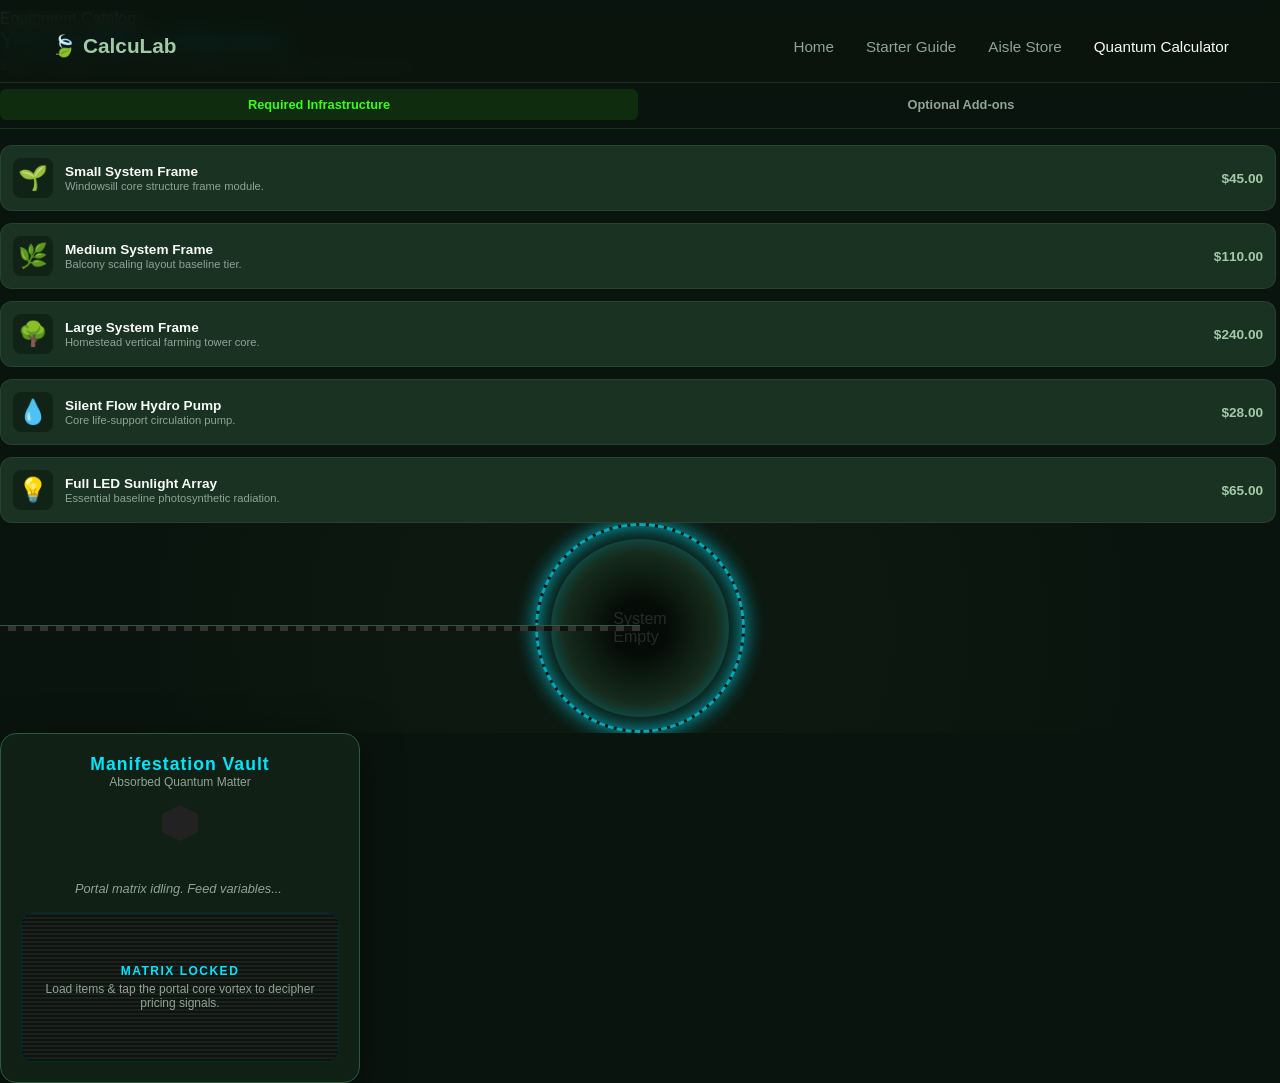
==== calcu.html @ f8787529 "feat: implement interactive quantum calculator and system configurator portal" ====
<!DOCTYPE html>
<html lang="en">
<head>
    <meta charset="UTF-8">
    <meta name="viewport" content="width=device-width, initial-scale=1.0">
    <title>CalcuLab | The Ecosystem Portal</title>
<link rel="stylesheet" href="style.css">
</head>
<body>

<div id="blindingFlash"></div>

<header>
    <a href="index.html" class="logo">🍃 CalcuLab</a>
    <nav>
        <a href="index.html">Home</a>
        <a href="guide.html">Starter Guide</a> 
        <a href="store.html">Aisle Store</a>
        <a href="calcu.html" class="active">Quantum Calculator</a>
    </nav>
</header>

<main>
    <div class="panel-header">Equipment Catalog</div>
        <div class="armory-header">
            <h1 class="panel-header" style="color: var(--portal-blue);">Your System Configuration</h1>
            <p>Select components and route them down the tracking conveyor line array.</p>
        </div>
        
        <div class="armory-tabs">
            <button class="tab-btn active" onclick="switchArmoryTab(event, 'imp')">Required Infrastructure</button>
            <button class="tab-btn" onclick="switchArmoryTab(event, 'opt')">Optional Add-ons</button>
        </div>

        <div class="tab-content active" id="tabContent-imp">
            </div>

        <div class="tab-content" id="tabContent-opt">
            </div>
    </div>

    <div class="adventure-zone">
        <div class="conveyor-belt"></div>
        <div class="traveling-capsule" id="travelingCapsule">🌱</div>

        <div class="portal-wrapper" id="portalTriggerBtn" onclick="startPortalOverloadSequence()">
            <div class="portal-ring"></div>
            <div class="portal-vortex"></div>
            <div id="portalStatusLabel" class="portal-status-label">System<br>Empty</div>
        </div>
    </div>

    <div class="manifestation-vault">
        <div>
            <div class="vault-title">
                <h2>Manifestation Vault</h2>
                <p style="font-size: 0.75rem; color: var(--text-muted);">Absorbed Quantum Matter</p>
            </div>
            <div class="crystal-energy uncharged" id="crystalEnergy"></div>
            
            <div class="matrix-split-streams" id="matrixSplitStreams">
                </div>
        </div>

        <div class="portal-output-terminal">
            <div class="price-shield-shroud" id="priceShieldShroud">
                <div class="shield-status-text" id="shieldStatusText">Matrix Locked</div>
                <p style="font-size: 0.75rem; color: var(--text-muted);">Load items & tap the portal core vortex to decipher pricing signals.</p>
            </div>

            <div class="terminal-row">
                <span>Absorbed Nodes</span>
                <span id="nodeCount">0 Units</span>
            </div>
            <div class="terminal-row highlight-monthly">
                <span>Est. Running Cost</span>
                <span id="outputMonthly">$0.00 / mo</span>
            </div>
            <div class="terminal-row total-setup">
                <span>Total Setup Price</span>
                <span id="outputTotal">$0.00</span>
            </div>
            <button class="clear-btn" onclick="purgePortal()">Purge Matrix</button>
        </div>
    </div>
</main>

<script>
    const catalogItems = [
        { id: 'sm_system', type: 'imp', name: 'Small System Frame', price: 45.00, monthly: 3.50, icon: '🌱', desc: 'Windowsill core structure frame module.' },
        { id: 'md_system', type: 'imp', name: 'Medium System Frame', price: 110.00, monthly: 7.00, icon: '🌿', desc: 'Balcony scaling layout baseline tier.' },
        { id: 'lg_system', type: 'imp', name: 'Large System Frame', price: 240.00, monthly: 14.50, icon: '🌳', desc: 'Homestead vertical farming tower core.' },
        { id: 'pump', type: 'imp', name: 'Silent Flow Hydro Pump', price: 28.00, monthly: 1.80, icon: '💧', desc: 'Core life-support circulation pump.' },
        { id: 'lights', type: 'imp', name: 'Full LED Sunlight Array', price: 65.00, monthly: 5.20, icon: '💡', desc: 'Essential baseline photosynthetic radiation.' },
        
        { id: 'ph_kit', type: 'opt', name: 'Precision pH Balance Drops', price: 18.50, monthly: 0.00, icon: '🧪', desc: 'Optional diagnostic balance test fluid.' },
        { id: 'nutrients', type: 'opt', name: 'Organic Trace Minerals', price: 22.00, monthly: 12.00, icon: '🧪', desc: 'Optional optimization metabolic catalyst.' }
    ];

    let portalActiveInventory = [];
    let isDataDeciphered = false; 
    let isOverloading = false;

    // Tab switcher
    window.switchArmoryTab = function(type) {
        document.querySelectorAll('.tab-btn').forEach(b => b.classList.remove('active'));
        document.querySelectorAll('.tab-content').forEach(c => c.classList.remove('active'));
        event.currentTarget.classList.add('active');
        document.getElementById(`tabContent-${type}`).classList.add('active');
    };

    // Render Armory lists
    const impContainer = document.getElementById('tabContent-imp');
    const optContainer = document.getElementById('tabContent-opt');

    function renderSelectionPanels() {
        impContainer.innerHTML = catalogItems.filter(i => i.type === 'imp').map(module => generateNodeHTML(module)).join('');
        optContainer.innerHTML = catalogItems.filter(i => i.type === 'opt').map(module => generateNodeHTML(module)).join('');
    }

    function generateNodeHTML(module) {
        return `
            <div class="item-node" onclick="transmitItemToPortal('${module.id}')">
                <div class="node-icon">${module.icon}</div>
                <div class="node-details">
                    <h3>${module.name}</h3>
                    <p>${module.desc}</p>
                </div>
                <div class="node-price">$${module.price.toFixed(2)}</div>
            </div>
        `;
    }

    // Conveyor Transit Transmission
    window.transmitItemToPortal = function(id) {
        if (isOverloading) return;

        const itemObj = catalogItems.find(m => m.id === id);
        if (!itemObj) return;

        if (isDataDeciphered) {
            lockDataShields();
        }

        const capsule = document.getElementById('travelingCapsule');
        capsule.textContent = itemObj.icon;
        
        capsule.style.animation = 'none';
        capsule.offsetHeight; 
        capsule.style.animation = 'customTransmit 0.9s cubic-bezier(0.55, 0.055, 0.675, 0.19) forwards';

        setTimeout(() => {
            portalActiveInventory.push(itemObj);
            updateInventoryListsOnly();
            
            const portalBtn = document.getElementById('portalTriggerBtn');
            portalBtn.classList.remove('fused-locked');
            portalBtn.classList.add('ready-to-fuse');
            
            document.getElementById('portalStatusLabel').innerHTML = "READY TO<br>FUSE";
            document.getElementById('shieldStatusText').textContent = "Signal Primed";
        }, 900);
    };

    function updateInventoryListsOnly() {
        const streamContainer = document.getElementById('matrixSplitStreams');
        const nodeCount = document.getElementById('nodeCount');

        nodeCount.textContent = `${portalActiveInventory.length} Unit${portalActiveInventory.length !== 1 ? 's' : ''}`;

        if(portalActiveInventory.length === 0) {
            streamContainer.innerHTML = `<p style="font-size:0.8rem; color:var(--text-muted); text-align:center; padding-top:2rem; font-style:italic;">Portal matrix idling. Feed variables...</p>`;
            return;
        }

        const impItems = portalActiveInventory.filter(i => i.type === 'imp');
        const optItems = portalActiveInventory.filter(i => i.type === 'opt');

        let outputHTML = '';
        if (impItems.length > 0) {
            outputHTML += `<div class="stream-section-title imp">Core Materials (${impItems.length})</div>`;
            outputHTML += impItems.map(item => generateStreamNodeHTML(item)).join('');
        }
        if (optItems.length > 0) {
            outputHTML += `<div class="stream-section-title opt" style="margin-top: 0.75rem;">Optional Modules (${optItems.length})</div>`;
            outputHTML += optItems.map(item => generateStreamNodeHTML(item)).join('');
        }
        streamContainer.innerHTML = outputHTML;
    }

    function generateStreamNodeHTML(item) {
        const accurateIndex = portalActiveInventory.indexOf(item);
        return `
            <div class="stream-node">
                <span>${item.icon} ${item.name}</span>
                <span class="neg" onclick="removeEcosystemElement(${accurateIndex})">[x]</span>
            </div>
        `;
    }

    // --- ENFORCED PORTAL CLICK SECURITY CHECKS ---
    window.startPortalOverloadSequence = function() {
        const portalBtn = document.getElementById('portalTriggerBtn');

        if (portalActiveInventory.length === 0 || isOverloading || isDataDeciphered) {
            return; 
        }
        
        isOverloading = true;
        portalBtn.classList.remove('ready-to-fuse');
        portalBtn.classList.add('budging');
        
        document.getElementById('shieldStatusText').textContent = "CRITICAL OVERLOAD";
        
        let timeLeft = 3;
        const statusLabel = document.getElementById('portalStatusLabel');
        statusLabel.innerHTML = `OVERLOAD<br>${timeLeft}s`;

        const countdownInterval = setInterval(() => {
            timeLeft--;
            if (timeLeft > 0) {
                statusLabel.innerHTML = `OVERLOAD<br>${timeLeft}s`;
            } else {
                clearInterval(countdownInterval);
                triggerPortalDetonation();
            }
        }, 1000);
    };

    function triggerPortalDetonation() {
        const flash = document.getElementById('blindingFlash');
        const portalBtn = document.getElementById('portalTriggerBtn');
        
        flash.style.opacity = '1';
        
        setTimeout(() => {
            isDataDeciphered = true; 
            isOverloading = false;
            
            portalBtn.classList.remove('budging');
            portalBtn.classList.add('fused-locked'); 
            
            document.getElementById('priceShieldShroud').classList.add('shattered');
            compileFinalBalanceOutputs();
            
            document.getElementById('crystalEnergy').classList.remove('uncharged');
            document.getElementById('portalStatusLabel').innerHTML = "MATRIX<br>STABLE";

            flash.style.transition = 'opacity 0.8s ease-in-out';
            flash.style.opacity = '0';
            
            setTimeout(() => {
                flash.style.transition = 'opacity 0.05s ease-out';
            }, 800);

        }, 70); 
    }

    function compileFinalBalanceOutputs() {
        let baseSum = 0;
        let monthlySum = 0;
        portalActiveInventory.forEach(itm => {
            baseSum += itm.price;
            monthlySum += itm.monthly;
        });
        document.getElementById('outputMonthly').textContent = `$${monthlySum.toFixed(2)} / mo`;
        document.getElementById('outputTotal').textContent = `$${baseSum.toFixed(2)}`;
    }
    function lockDataShields() {
    isDataDeciphered = false;
    
    const portalBtn = document.getElementById('portalTriggerBtn');
    portalBtn.classList.remove('fused-locked');
    
    document.getElementById('priceShieldShroud').classList.remove('shattered');
    document.getElementById('crystalEnergy').classList.add('uncharged');
    document.getElementById('shieldStatusText').textContent = "Configuration Locked";
    }

    window.removeEcosystemElement = function(index) {
        if (isOverloading) return;
        portalActiveInventory.splice(index, 1);
        updateInventoryListsOnly();
        if (portalActiveInventory.length === 0) {
            purgePortal();
        } else if (isDataDeciphered) {
            compileFinalBalanceOutputs();
        }
    };

   window.purgePortal = function() {
    if (isOverloading) return;
    portalActiveInventory = [];
    lockDataShields();
    updateInventoryListsOnly();
    
    const portalBtn = document.getElementById('portalTriggerBtn');
    portalBtn.classList.remove('ready-to-fuse', 'fused-locked');
    
    document.getElementById('portalStatusLabel').innerHTML = "System<br>Empty";
    document.getElementById('outputMonthly').textContent = '$0.00 / mo';
    document.getElementById('outputTotal').textContent = '$0.00';
};

    renderSelectionPanels();
    updateInventoryListsOnly();
</script>
</body>
</html>
---- style.css ----
/* ==========================================================================
   1. PREMIUM MINIMALIST RESET & CSS VARIABLES
   ========================================================================== */
* {
    margin: 0;
    padding: 0;
    box-sizing: border-box;
    font-family: 'Inter', -apple-system, BlinkMacSystemFont, "Segoe UI", Roboto, sans-serif;
    scroll-behavior: smooth;
}

:root {
    --bg-dark: #0A140E; 
    --leaf-bright: #39FF14; 
    --leaf-dark: #1E3A27;
    --leaf-mid: #2D5A3B;
    --leaf-light: #A3C9A8;
    --leaf-accent: #193221;
    --text-light: #FAFAFA;
    --text-muted: #8FA397;
    --portal-blue: #00E5FF; 
    --gold-accent: #FFD700;
}

body {
    background-color: var(--bg-dark);
    color: var(--text-light);
    min-height: 100vh;
    overflow-x: hidden;
    display: flex;
    flex-direction: column;
    position: relative;
}

/* Custom Scrollbar for a premium UI feel */
::-webkit-scrollbar {
    width: 6px;
}
::-webkit-scrollbar-track {
    background: var(--bg-dark);
}
::-webkit-scrollbar-thumb {
    background: var(--leaf-accent);
    border-radius: 10px;
}
::-webkit-scrollbar-thumb:hover {
    background: var(--leaf-mid);
}

/* ==========================================================================
   2. SHARED HEADER & NAVIGATION BAR
   ========================================================================== */
header {
    background-color: rgba(10, 20, 14, 0.9);
    backdrop-filter: blur(10px);
    padding: 1.5rem 4%;
    position: fixed;
    width: 100%;
    top: 0;
    z-index: 100;
    border-bottom: 1px solid var(--leaf-accent);
    display: flex;
    justify-content: space-between;
    align-items: center;
}

.logo {
    font-size: 1.5rem;
    font-weight: 700;
    color: var(--leaf-light);
    text-decoration: none;
    display: flex;
    align-items: center;
    gap: 0.5rem;
}

nav a {
    color: var(--text-muted);
    text-decoration: none;
    margin-left: 2rem;
    font-size: 0.95rem;
    transition: color 0.3s ease;
}

nav a:hover, nav a.active {
    color: var(--text-light);
}

/* ==========================================================================
   3. INDEX / HOME PAGE SPECIFIC STYLES
   ========================================================================== */
.hero {
    min-height: 85vh;
    display: flex;
    flex-direction: column;
    justify-content: center;
    align-items: center;
    text-align: center;
    padding: 0 4%;
    margin-top: 80px;
    position: relative;
    background: radial-gradient(circle at center, rgba(25, 50, 33, 0.4) 0%, transparent 60%);
}

.hero h1 {
    font-size: 3.5rem;
    max-width: 800px;
    line-height: 1.15;
    margin-bottom: 1.5rem;
    font-weight: 800;
}

.hero h1 span {
    color: var(--leaf-bright);
    text-shadow: 0 0 20px rgba(57, 255, 20, 0.2);
}

.hero p {
    font-size: 1.15rem;
    color: var(--text-muted);
    max-width: 650px;
    line-height: 1.6;
    margin-bottom: 2.5rem;
}

.cta-group {
    display: flex;
    gap: 1.5rem;
    margin-bottom: 1rem;
}

.primary-btn {
    background: var(--leaf-bright);
    color: #000;
    text-decoration: none;
    padding: 1rem 2rem;
    border-radius: 12px;
    font-weight: 700;
    font-size: 1rem;
    transition: all 0.3s ease;
    box-shadow: 0 4px 20px rgba(57, 255, 20, 0.3);
}

.primary-btn:hover {
    transform: translateY(-3px);
    box-shadow: 0 6px 25px var(--leaf-bright);
}

.secondary-btn {
    background: transparent;
    color: var(--portal-blue);
    text-decoration: none;
    padding: 1rem 2rem;
    border-radius: 12px;
    font-weight: 700;
    font-size: 1rem;
    border: 1px solid var(--portal-blue);
    transition: all 0.3s ease;
}

.secondary-btn:hover {
    transform: translateY(-3px);
    background: rgba(0, 229, 255, 0.1);
    box-shadow: 0 6px 20px rgba(0, 229, 255, 0.2);
}

.trust-badge {
    font-size: 0.8rem;
    color: var(--text-muted);
    letter-spacing: 0.5px;
}

.purpose {
    padding: 6rem 8%;
    background: rgba(25, 50, 33, 0.15);
    border-top: 1px solid var(--leaf-accent);
    border-bottom: 1px solid var(--leaf-accent);
    display: flex;
    flex-direction: column;
    align-items: center;
    text-align: center;
}

.purpose h2 {
    font-size: 2.2rem;
    color: var(--text-light);
    margin-bottom: 2rem;
    letter-spacing: -0.5px;
}

.purpose blockquote {
    font-size: 1.3rem;
    color: var(--leaf-light);
    max-width: 750px;
    font-style: italic;
    margin-bottom: 1.5rem;
    line-height: 1.5;
}

.purpose p {
    font-size: 1rem;
    color: var(--text-muted);
    max-width: 680px;
    line-height: 1.7;
}

/* Automated Testimonial Slider System */
.testimonials-section {
    padding: 6rem 0;
    overflow: hidden;
    position: relative;
}

.testimonials-header {
    text-align: center;
    margin-bottom: 3rem;
    padding: 0 4%;
}

.testimonials-header h2 {
    font-size: 2.2rem;
    color: var(--text-light);
    margin-bottom: 0.5rem;
}

.testimonials-header p {
    color: var(--text-muted);
    font-size: 1rem;
}

.marquee-container {
    width: 100%;
    display: flex;
    overflow: hidden;
    position: relative;
    padding: 1rem 0;
}

.marquee-container::before, .marquee-container::after {
    content: '';
    position: absolute;
    top: 0;
    width: 15%;
    height: 100%;
    z-index: 2;
    pointer-events: none;
}
.marquee-container::before { left: 0; background: linear-gradient(90deg, var(--bg-dark), transparent); }
.marquee-container::after { right: 0; background: linear-gradient(-90deg, var(--bg-dark), transparent); }

.marquee-track {
    display: flex;
    gap: 2rem;
    animation: continuousScroll 25s linear infinite;
}

.marquee-track:hover {
    animation-play-state: paused;
}

.review-card {
    background: var(--leaf-accent);
    border: 1px solid rgba(163, 201, 168, 0.1);
    padding: 2rem;
    border-radius: 16px;
    width: 380px;
    flex-shrink: 0;
    display: flex;
    flex-direction: column;
    justify-content: space-between;
    box-shadow: 0 10px 30px rgba(0,0,0,0.3);
}

.review-card p {
    font-size: 0.95rem;
    color: var(--text-light);
    line-height: 1.5;
    margin-bottom: 1.5rem;
    font-style: italic;
}

.review-author {
    font-size: 0.85rem;
    color: var(--leaf-bright);
    font-weight: 700;
    text-transform: uppercase;
    letter-spacing: 0.5px;
}

@keyframes continuousScroll {
    0% { transform: translateX(0); }
    100% { transform: translateX(calc(-50% - 1rem)); }
}

.connect-section {
    padding: 6rem 4%;
    text-align: center;
    background: radial-gradient(circle at bottom, rgba(0, 229, 255, 0.05) 0%, transparent 50%);
}

.connect-section h2 {
    font-size: 2.2rem;
    margin-bottom: 0.5rem;
}

.connect-section p {
    color: var(--text-muted);
    margin-bottom: 2.5rem;
}

.social-links {
    display: flex;
    justify-content: center;
    gap: 2rem;
    flex-wrap: wrap;
}

.social-card {
    background: rgba(25, 50, 33, 0.3);
    border: 1px solid var(--leaf-mid);
    padding: 1.5rem 2rem;
    border-radius: 12px;
    color: var(--text-light);
    text-decoration: none;
    font-weight: 600;
    display: flex;
    align-items: center;
    gap: 0.75rem;
    transition: all 0.2s;
}

.social-card:hover {
    border-color: var(--leaf-bright);
    background: rgba(57, 255, 20, 0.05);
    transform: translateY(-3px);
}

/* ==========================================================================
   4. QUANTUM CALCULATOR SPECIFIC STYLES (calcu.html)
   ========================================================================== */
#blindingFlash {
    position: fixed;
    top: 0;
    left: 0;
    width: 100vw;
    height: 100vh;
    background-color: #FFFFFF;
    opacity: 0;
    pointer-events: none;
    z-index: 9999;
    transition: opacity 0.05s ease-out;
}

.calculator-main {
    margin-top: 80px;
    flex: 1;
    display: flex;
    flex-direction: column;
    padding: 2rem 4%;
    gap: 2rem;
}

@media (min-width: 1200px) {
    .calculator-main {
        flex-direction: row;
        align-items: center;
        justify-content: space-between;
        height: calc(100vh - 80px);
        overflow: hidden;
    }
}

.item-armory {
    flex: 1;
    max-width: 420px;
    display: flex;
    flex-direction: column;
    height: 100%;
    z-index: 10;
}

.armory-header h1 {
    font-size: 1.6rem;
    color: var(--text-light);
    margin-bottom: 0.3rem;
}

.armory-header p {
    color: var(--text-muted);
    font-size: 0.85rem;
    margin-bottom: 1rem;
}

.armory-tabs {
    display: flex;
    gap: 0.5rem;
    margin-bottom: 1rem;
    border-bottom: 1px solid var(--leaf-accent);
    padding-bottom: 0.5rem;
}

.tab-btn {
    background: none;
    border: none;
    color: var(--text-muted);
    font-size: 0.85rem;
    font-weight: 600;
    padding: 0.5rem 0.75rem;
    cursor: pointer;
    transition: all 0.2s;
    border-radius: 6px;
}

.tab-btn:hover {
    color: var(--text-light);
    background: rgba(255,255,255,0.05);
}

.tab-btn.active {
    color: var(--leaf-bright);
    background: rgba(57, 255, 20, 0.1);
}

.tab-content {
    display: none;
    flex-direction: column;
    gap: 0.75rem;
    overflow-y: auto;
    max-height: 380px;
    padding-right: 0.25rem;
}

.tab-content.active {
    display: flex;
}

.item-node {
    background: var(--leaf-accent);
    border: 1px solid rgba(163, 201, 168, 0.1);
    border-radius: 12px;
    padding: 0.85rem;
    display: flex;
    align-items: center;
    gap: 1rem;
    cursor: pointer;
    position: relative;
    transition: transform 0.2s, border-color 0.2s;
}

.item-node:hover {
    transform: translateX(6px);
    border-color: var(--leaf-mid);
    background: rgba(45, 90, 59, 0.2);
}

.node-icon {
    font-size: 1.8rem;
    background: rgba(0, 0, 0, 0.3);
    width: 44px;
    height: 44px;
    display: flex;
    align-items: center;
    justify-content: center;
    border-radius: 8px;
}

.node-details {
    flex: 1;
}

.node-details h3 {
    font-size: 0.95rem;
    margin-bottom: 0.1rem;
}

.node-details p {
    font-size: 0.75rem;
    color: var(--text-muted);
}

.node-price {
    font-size: 0.9rem;
    font-weight: 700;
    color: var(--leaf-light);
}

.adventure-zone {
    flex: 1.8;
    height: 450px;
    position: relative;
    display: flex;
    align-items: center;
    justify-content: center;
    overflow: hidden;
    border-radius: 20px;
    background: radial-gradient(circle at center, rgba(25, 50, 33, 0.3) 0%, transparent 70%);
}

.portal-wrapper {
    position: relative;
    width: 220px;
    height: 220px;
    display: flex;
    align-items: center;
    justify-content: center;
    cursor: not-allowed;
    opacity: 0.7;
    transition: transform 0.2s ease, opacity 0.3s ease;
}

.portal-wrapper.ready-to-fuse {
    cursor: pointer;
    opacity: 1;
}

.portal-wrapper.ready-to-fuse:hover {
    transform: scale(1.05);
}

.portal-wrapper.fused-locked {
    cursor: not-allowed;
    opacity: 0.9;
    transform: scale(1);
}

.portal-wrapper.budging {
    animation: portalBudge 0.15s infinite linear;
    cursor: wait;
}

@keyframes portalBudge {
    0% { transform: translate(2px, 1px) rotate(0deg) scale(1.05); }
    10% { transform: translate(-1px, -2px) rotate(-1deg) scale(1.05); }
    20% { transform: translate(-3px, 0px) rotate(1deg) scale(1.05); }
    30% { transform: translate(0px, 2px) rotate(0deg) scale(1.05); }
    40% { transform: translate(1px, -1px) rotate(1deg) scale(1.06); }
    50% { transform: translate(-1px, 2px) rotate(-1deg) scale(1.06); }
    60% { transform: translate(-3px, 1px) rotate(0deg) scale(1.06); }
    70% { transform: translate(2px, 1px) rotate(-1deg) scale(1.07); }
    80% { transform: translate(-1px, -1px) rotate(1deg) scale(1.07); }
    90% { transform: translate(2px, 2px) rotate(0deg) scale(1.07); }
    100% { transform: translate(1px, -2px) rotate(-1deg) scale(1.05); }
}

.portal-ring {
    position: absolute;
    width: 100%;
    height: 100%;
    border-radius: 50%;
    border: 4px dashed var(--portal-blue);
    box-shadow: 0 0 30px var(--portal-blue), inset 0 0 30px var(--portal-blue);
    transition: border-color 0.3s, box-shadow 0.3s;
    animation: spinPortal 12s linear infinite;
}

.portal-wrapper.ready-to-fuse .portal-ring {
    border-color: var(--leaf-bright);
    box-shadow: 0 0 40px var(--leaf-bright), inset 0 0 40px var(--leaf-bright);
    animation: spinPortal 4s linear infinite;
}

.portal-wrapper.budging .portal-ring {
    border-color: #FF3D00; 
    box-shadow: 0 0 60px #FF3D00, inset 0 0 40px #FF3D00;
    animation: spinPortal 0.5s linear infinite;
}

.portal-wrapper.fused-locked .portal-ring {
    border-color: var(--portal-blue);
    box-shadow: 0 0 20px rgba(0, 229, 255, 0.4);
    animation: spinPortal 20s linear infinite;
}

.portal-vortex {
    position: absolute;
    width: 85%;
    height: 85%;
    border-radius: 50%;
    background: radial-gradient(circle at center, #000 20%, var(--leaf-dark) 60%, var(--portal-blue) 100%);
    opacity: 0.8;
    animation: pulseVortex 3s ease-in-out infinite alternate;
}

.portal-wrapper.ready-to-fuse .portal-vortex {
    background: radial-gradient(circle at center, #000 10%, var(--leaf-mid) 50%, var(--leaf-bright) 100%);
}

.portal-wrapper.budging .portal-vortex {
    background: radial-gradient(circle at center, #220000 10%, #880000 60%, #FF3D00 100%);
}

.portal-wrapper.fused-locked .portal-vortex {
    background: radial-gradient(circle at center, #000 40%, var(--leaf-accent) 80%, #001f24 100%);
}

.portal-core-text {
    z-index: 5;
    font-size: 0.8rem;
    letter-spacing: 2px;
    text-transform: uppercase;
    font-weight: 800;
    color: #FFFFFF;
    text-shadow: 0 0 8px var(--portal-blue);
    text-align: center;
    line-height: 1.3;
    pointer-events: none;
}

.conveyor-belt {
    position: absolute;
    left: 0;
    width: 50%;
    height: 10px;
    background: repeating-linear-gradient(90deg, #111, #111 10px, #333 10px, #333 20px);
    top: 50%;
    transform: translateY(-50%);
    z-index: 1;
    border-top: 2px solid var(--leaf-mid);
}

.traveling-capsule {
    position: absolute;
    left: 0;
    top: 50%;
    transform: translateY(-50%) scale(1);
    font-size: 2.5rem;
    z-index: 4;
    pointer-events: none;
    opacity: 0;
}

@keyframes customTransmit {
    0% { left: 0%; transform: translateY(-50%) scale(1) rotate(0deg); opacity: 1; }
    75% { left: 42%; transform: translateY(-50%) scale(0.8) rotate(180deg); opacity: 1; }
    100% { left: 46%; transform: translateY(-50%) scale(0) rotate(360deg); opacity: 0; }
}

@keyframes spinPortal { 100% { transform: rotate(360deg); } }
@keyframes pulseVortex { 0% { transform: scale(0.95); opacity: 0.7; } 100% { transform: scale(1.05); opacity: 0.9; } }

.manifestation-vault {
    flex: 1.2;
    max-width: 440px;
    background: rgba(25, 50, 33, 0.4);
    border: 1px solid var(--leaf-mid);
    border-radius: 20px;
    padding: 1.5rem;
    display: flex;
    flex-direction: column;
    justify-content: space-between;
    box-shadow: 0 10px 40px rgba(0,0,0,0.5);
    z-index: 10;
    height: 100%;
}

.vault-title {
    text-align: center;
    margin-bottom: 1rem;
}

.vault-title h2 {
    font-size: 1.2rem;
    color: var(--portal-blue);
    letter-spacing: 1px;
}

.crystal-energy {
    width: 45px;
    height: 45px;
    background: linear-gradient(135deg, var(--portal-blue), var(--leaf-bright));
    clip-path: polygon(50% 0%, 100% 25%, 100% 75%, 50% 100%, 0% 75%, 0% 25%);
    margin: 0.5rem auto 1rem auto;
    animation: floatCrystal 4s ease-in-out infinite;
    box-shadow: 0 0 15px rgba(0,229,255,0.4);
    transition: all 0.3s ease;
}

.crystal-energy.uncharged {
    background: #222;
    box-shadow: none;
    filter: grayscale(1);
}

@keyframes floatCrystal {
    0% { transform: translateY(0px) rotate(0deg); }
    50% { transform: translateY(-6px) rotate(15deg); }
    100% { transform: translateY(0px) rotate(0deg); }
}

.matrix-split-streams {
    display: flex;
    flex-direction: column;
    gap: 1rem;
    overflow-y: auto;
    max-height: 200px;
    margin-bottom: 1rem;
    padding-right: 0.2rem;
}

.stream-section-title {
    font-size: 0.75rem;
    text-transform: uppercase;
    letter-spacing: 1px;
    padding-bottom: 0.25rem;
    border-bottom: 1px dashed rgba(163, 201, 168, 0.2);
    margin-bottom: 0.4rem;
}
.stream-section-title.imp { color: var(--leaf-bright); }
.stream-section-title.opt { color: var(--gold-accent); }

.stream-node {
    display: flex;
    justify-content: space-between;
    font-size: 0.8rem;
    padding: 0.4rem 0;
}

.stream-node span.neg { color: var(--text-muted); cursor: pointer; margin-left: 0.5rem; }
.stream-node span.neg:hover { color: #FF5252; }

.portal-output-terminal {
    background: #000;
    padding: 1.25rem;
    border-radius: 12px;
    border: 1px solid rgba(0, 225, 255, 0.2);
    position: relative;
    overflow: hidden;
}

.price-shield-shroud {
    position: absolute;
    top: 0;
    left: 0;
    width: 100%;
    height: 100%;
    background: repeating-linear-gradient(0deg, #111, #111 2px, #16241b 2px, #16241b 4px);
    display: flex;
    flex-direction: column;
    align-items: center;
    justify-content: center;
    z-index: 20;
    transition: transform 0.6s cubic-bezier(0.85, 0, 0.15, 1);
    border-radius: 11px;
    padding: 1rem;
    text-align: center;
}

.price-shield-shroud.shattered {
    transform: translateY(-101%);
}

.shield-status-text {
    font-size: 0.8rem;
    text-transform: uppercase;
    letter-spacing: 1.5px;
    color: var(--portal-blue);
    margin-bottom: 0.25rem;
    font-weight: 700;
    animation: pulseText 1.5s infinite ease-in-out;
}

@keyframes pulseText { 0%, 100% { opacity: 0.6; } 50% { opacity: 1; } }

.terminal-row {
    display: flex;
    justify-content: space-between;
    font-size: 0.85rem;
    color: var(--text-muted);
    margin-bottom: 0.4rem;
}

.terminal-row.highlight-monthly { color: var(--portal-blue); font-weight: 600; }

.terminal-row.total-setup {
    margin-top: 0.6rem;
    padding-top: 0.6rem;
    border-top: 1px dashed var(--leaf-mid);
    font-size: 1.2rem;
    font-weight: 700;
    color: var(--leaf-bright);
    text-shadow: 0 0 10px rgba(57, 255, 20, 0.4);
}

.clear-btn {
    width: 100%;
    background: transparent;
    border: 1px solid var(--text-muted);
    color: var(--text-muted);
    padding: 0.5rem;
    border-radius: 8px;
    font-size: 0.8rem;
    margin-top: 0.75rem;
    cursor: pointer;
    transition: all 0.2s;
}

.clear-btn:hover { border-color: #FF5252; color: #FF5252; background: rgba(255,82,82,0.05); }

/* ==========================================================================
   5. AISLE HARDWARE STORE SPECIFIC STYLES (store.html)
   ========================================================================== */
.store-main {
    margin-top: 100px;
    flex: 1;
    padding: 2rem 4%;
    display: flex;
    flex-direction: column;
    gap: 2rem;
}

.store-hero {
    background: linear-gradient(135deg, rgba(25, 50, 33, 0.6) 0%, rgba(10, 20, 14, 0.9) 100%);
    border: 1px solid var(--leaf-mid);
    border-radius: 20px;
    padding: 3rem 2rem;
    text-align: center;
    position: relative;
    overflow: hidden;
    box-shadow: 0 10px 30px rgba(0,0,0,0.5);
}

.store-hero::before {
    content: '';
    position: absolute;
    top: -50%;
    left: -50%;
    width: 200%;
    height: 200%;
    background: radial-gradient(circle at center, rgba(0, 229, 255, 0.05) 0%, transparent 60%);
    pointer-events: none;
}

.store-hero h1 {
    font-size: 2.5rem;
    color: var(--text-light);
    margin-bottom: 0.5rem;
    letter-spacing: -0.5px;
}

.store-hero h1 span {
    color: var(--leaf-bright);
    text-shadow: 0 0 15px rgba(57, 255, 20, 0.3);
}

.store-hero p {
    color: var(--text-muted);
    max-width: 600px;
    margin: 0 auto;
    font-size: 1rem;
}

.section-title-wrapper {
    margin-top: 1rem;
    border-bottom: 1px dashed rgba(163, 201, 168, 0.2);
    padding-bottom: 0.75rem;
    margin-bottom: 1.5rem;
}

.section-title {
    font-size: 1.25rem;
    text-transform: uppercase;
    letter-spacing: 1.5px;
    font-weight: 700;
    display: flex;
    align-items: center;
    gap: 0.5rem;
}

.section-title.core { color: var(--leaf-bright); }
.section-title.opt { color: var(--gold-accent); }

.products-grid {
    display: grid;
    grid-template-columns: repeat(auto-fill, minmax(300px, 1fr));
    gap: 1.5rem;
    margin-bottom: 3rem;
}

.product-card {
    background: var(--leaf-accent);
    border: 1px solid rgba(163, 201, 168, 0.1);
    border-radius: 16px;
    padding: 1.5rem;
    display: flex;
    flex-direction: column;
    justify-content: space-between;
    position: relative;
    transition: transform 0.3s cubic-bezier(0.25, 0.8, 0.25, 1), border-color 0.3s;
    overflow: hidden;
}

.product-card:hover {
    transform: translateY(-5px);
    border-color: var(--leaf-mid);
    background: rgba(45, 90, 59, 0.15);
    box-shadow: 0 10px 25px rgba(0,0,0,0.3);
}

.card-header {
    display: flex;
    justify-content: space-between;
    align-items: flex-start;
    margin-bottom: 1rem;
}

.product-badge {
    font-size: 0.7rem;
    font-weight: 700;
    text-transform: uppercase;
    letter-spacing: 1px;
    padding: 0.25rem 0.6rem;
    border-radius: 20px;
    background: rgba(0,0,0,0.4);
}

.product-card.core-item .product-badge {
    color: var(--leaf-bright);
    border: 1px solid rgba(57, 255, 20, 0.3);
}

.product-card.opt-item .product-badge {
    color: var(--gold-accent);
    border: 1px solid rgba(255, 215, 0, 0.3);
}

.product-icon {
    font-size: 2.5rem;
    background: rgba(0, 0, 0, 0.3);
    width: 60px;
    height: 60px;
    display: flex;
    align-items: center;
    justify-content: center;
    border-radius: 12px;
    margin-bottom: 1rem;
    box-shadow: inset 0 0 10px rgba(255,255,255,0.05);
}

.product-info h3 {
    font-size: 1.2rem;
    color: var(--text-light);
    margin-bottom: 0.4rem;
}

.product-info p {
    font-size: 0.85rem;
    color: var(--text-muted);
    line-height: 1.4;
    margin-bottom: 1.5rem;
}

.card-footer {
    display: flex;
    align-items: center;
    justify-content: space-between;
    padding-top: 1rem;
    border-top: 1px dashed rgba(163, 201, 168, 0.1);
    margin-top: auto;
}

.price-tag {
    display: flex;
    flex-direction: column;
}

.setup-cost {
    font-size: 1.3rem;
    font-weight: 700;
    color: var(--text-light);
}

.recurring-cost {
    font-size: 0.75rem;
    color: var(--portal-blue);
}

.buy-btn {
    background: transparent;
    border: 1px solid var(--leaf-light);
    color: var(--leaf-light);
    font-size: 0.85rem;
    font-weight: 600;
    padding: 0.6rem 1.2rem;
    border-radius: 8px;
    cursor: pointer;
    transition: all 0.2s;
}

.buy-btn:hover {
    background: var(--leaf-bright);
    color: #000;
    border-color: var(--leaf-bright);
    box-shadow: 0 0 15px rgba(57, 255, 20, 0.4);
    font-weight: 700;
}

/* ==========================================================================
   6. GLOBAL SHARED FOOTER
   ========================================================================== */
footer {
    margin-top: auto;
    border-top: 1px solid var(--leaf-accent);
    padding: 3rem 4%;
    text-align: center;
    background-color: #050a07;
}

.footer-tagline {
    font-size: 1.3rem;
    font-weight: 700;
    color: var(--leaf-bright);
    letter-spacing: 1px;
    text-transform: uppercase;
    margin-bottom: 0.75rem;
    text-shadow: 0 0 10px rgba(57, 255, 20, 0.3);
}

.footer-main-text {
    font-size: 0.95rem;
    color: var(--text-light);
    margin-bottom: 0.5rem;
}

.footer-sub-text {
    font-size: 0.8rem;
    color: var(--text-muted);
}
/* --- Premium Page Transition System --- */
body {
    opacity: 0;
    transition: opacity 0.4s ease-in-out, transform 0.4s ease-in-out;
    transform: translateY(10px); /* Subtle slide up effect */
}

body.page-loaded {
    opacity: 1;
    transform: translateY(0);
}

body.page-exiting {
    opacity: 0;
    transform: translateY(-10px); /* Subtle slide out upward */
}
/* ==========================================================================
   1. PREMIUM MINIMALIST RESET & GLOBAL CSS VARIABLES
   ========================================================================== */
* {
    margin: 0;
    padding: 0;
    box-sizing: border-box;
    font-family: 'Inter', -apple-system, BlinkMacSystemFont, "Segoe UI", Roboto, sans-serif;
    scroll-behavior: smooth;
}

:root {
    --bg-dark: #0A140E; 
    --leaf-bright: #39FF14; 
    --leaf-dark: #1E3A27;
    --leaf-mid: #2D5A3B;
    --leaf-light: #A3C9A8;
    --leaf-accent: #193221;
    --text-light: #FAFAFA;
    --text-muted: #8FA397;
    --portal-blue: #00E5FF; 
    --gold-accent: #FFD700;
}

body {
    background-color: var(--bg-dark);
    color: var(--text-light);
    min-height: 100vh;
    overflow-x: hidden;
    display: flex;
    flex-direction: column;
    position: relative;
    /* Page Transition Engine Overlays */
    opacity: 0;
    transition: opacity 0.4s ease-in-out, transform 0.4s ease-in-out;
    transform: translateY(10px);
}

body.page-loaded {
    opacity: 1;
    transform: translateY(0);
}

body.page-exiting {
    opacity: 0;
    transform: translateY(-10px);
}

/* Custom Scrollbar for a premium UI feel */
::-webkit-scrollbar {
    width: 6px;
}
::-webkit-scrollbar-track {
    background: var(--bg-dark);
}
::-webkit-scrollbar-thumb {
    background: var(--leaf-accent);
    border-radius: 10px;
}
::-webkit-scrollbar-thumb:hover {
    background: var(--leaf-mid);
}

/* ==========================================================================
   2. UNIVERSAL NAVIGATION HEADER (FULLY MOBILE RESPONSIVE)
   ========================================================================== */
header {
    background-color: rgba(10, 20, 14, 0.9);
    backdrop-filter: blur(10px);
    padding: 1rem 4%;
    position: fixed;
    width: 100%;
    top: 0;
    z-index: 100;
    border-bottom: 1px solid var(--leaf-accent);
    display: flex;
    flex-direction: column;
    align-items: center;
    gap: 0.75rem;
}

.logo {
    font-size: 1.3rem;
    font-weight: 700;
    color: var(--leaf-light);
    text-decoration: none;
    display: flex;
    align-items: center;
    gap: 0.5rem;
}

nav {
    display: flex;
    flex-wrap: wrap;
    justify-content: center;
    gap: 1rem;
}

nav a {
    color: var(--text-muted);
    text-decoration: none;
    font-size: 0.85rem;
    font-weight: 500;
    transition: color 0.3s ease;
    padding: 0.25rem 0.5rem;
}

nav a:hover, nav a.active {
    color: var(--text-light);
    border-bottom: 1px solid var(--leaf-bright);
}

/* Responsive Desktop Header Reset */
@media (min-width: 768px) {
    header {
        flex-direction: row;
        justify-content: space-between;
        padding: 1.5rem 4%;
        gap: 0;
    }
    nav {
        gap: 0;
    }
    nav a {
        font-size: 0.95rem;
        margin-left: 2rem;
        padding: 0;
    }
    nav a:hover, nav a.active {
        border-bottom: none;
    }
}

/* ==========================================================================
   3. INDEX / HOME PAGE STYLES
   ========================================================================== */
.hero {
    min-height: 80vh;
    display: flex;
    flex-direction: column;
    justify-content: center;
    align-items: center;
    text-align: center;
    padding: 0 6%;
    margin-top: 100px;
    position: relative;
    background: radial-gradient(circle at center, rgba(25, 50, 33, 0.4) 0%, transparent 70%);
}

.hero h1 {
    font-size: 2.2rem;
    max-width: 800px;
    line-height: 1.2;
    margin-bottom: 1.2rem;
    font-weight: 800;
}

.hero h1 span {
    color: var(--leaf-bright);
    text-shadow: 0 0 20px rgba(57, 255, 20, 0.2);
}

.hero p {
    font-size: 1rem;
    color: var(--text-muted);
    max-width: 650px;
    line-height: 1.5;
    margin-bottom: 2rem;
}

.cta-group {
    display: flex;
    flex-direction: column;
    width: 100%;
    max-width: 320px;
    gap: 1rem;
    margin-bottom: 1.5rem;
}

.primary-btn, .secondary-btn {
    width: 100%;
    text-align: center;
    display: inline-block;
    padding: 1rem 1.5rem;
    border-radius: 12px;
    font-weight: 700;
    font-size: 0.95rem;
    text-decoration: none;
    transition: all 0.3s ease;
}

.primary-btn {
    background: var(--leaf-bright);
    color: #000;
    box-shadow: 0 4px 15px rgba(57, 255, 20, 0.3);
}

.primary-btn:hover {
    transform: translateY(-2px);
    box-shadow: 0 6px 20px var(--leaf-bright);
}

.secondary-btn {
    background: transparent;
    color: var(--portal-blue);
    border: 1px solid var(--portal-blue);
}

.secondary-btn:hover {
    transform: translateY(-2px);
    background: rgba(0, 229, 255, 0.08);
    box-shadow: 0 6px 15px rgba(0, 229, 255, 0.2);
}

.trust-badge {
    font-size: 0.75rem;
    color: var(--text-muted);
    line-height: 1.4;
    max-width: 280px;
}

/* Hero Desktop Scaler */
@media (min-width: 768px) {
    .hero h1 { font-size: 3.5rem; }
    .hero p { font-size: 1.15rem; }
    .cta-group {
        flex-direction: row;
        max-width: none;
        width: auto;
        gap: 1.5rem;
    }
    .primary-btn, .secondary-btn { width: auto; padding: 1rem 2rem; }
    .trust-badge { max-width: none; }
}

.purpose {
    padding: 4rem 6%;
    background: rgba(25, 50, 33, 0.15);
    border-top: 1px solid var(--leaf-accent);
    border-bottom: 1px solid var(--leaf-accent);
    display: flex;
    flex-direction: column;
    align-items: center;
    text-align: center;
}

.purpose h2 {
    font-size: 1.8rem;
    margin-bottom: 1.5rem;
}

.purpose blockquote {
    font-size: 1.1rem;
    color: var(--leaf-light);
    max-width: 750px;
    font-style: italic;
    margin-bottom: 1.5rem;
    line-height: 1.5;
}

.purpose p {
    font-size: 0.95rem;
    color: var(--text-muted);
    max-width: 680px;
    line-height: 1.6;
}

@media (min-width: 768px) {
    .purpose { padding: 6rem 8%; }
    .purpose h2 { font-size: 2.2rem; }
    .purpose blockquote { font-size: 1.3rem; }
}

/* Automated Testimonial Slider System */
.testimonials-section {
    padding: 4rem 0;
    overflow: hidden;
    position: relative;
}

.testimonials-header {
    text-align: center;
    margin-bottom: 2rem;
    padding: 0 6%;
}

.testimonials-header h2 { font-size: 1.8rem; margin-bottom: 0.5rem; }
.testimonials-header p { color: var(--text-muted); font-size: 0.9rem; }

@media (min-width: 768px) {
    .testimonials-section { padding: 6rem 0; }
    .testimonials-header h2 { font-size: 2.2rem; }
}

.marquee-container {
    width: 100%;
    display: flex;
    overflow: hidden;
    position: relative;
    padding: 1rem 0;
}

.marquee-container::before, .marquee-container::after {
    content: '';
    position: absolute;
    top: 0;
    width: 10%;
    height: 100%;
    z-index: 2;
    pointer-events: none;
}
.marquee-container::before { left: 0; background: linear-gradient(90deg, var(--bg-dark), transparent); }
.marquee-container::after { right: 0; background: linear-gradient(-90deg, var(--bg-dark), transparent); }

.marquee-track {
    display: flex;
    gap: 1.5rem;
    animation: continuousScroll 25s linear infinite;
}

.marquee-track:hover { animation-play-state: paused; }

.review-card {
    background: var(--leaf-accent);
    border: 1px solid rgba(163, 201, 168, 0.1);
    padding: 1.5rem;
    border-radius: 16px;
    width: 290px;
    flex-shrink: 0;
    display: flex;
    flex-direction: column;
    justify-content: space-between;
}

.review-card p {
    font-size: 0.85rem;
    line-height: 1.5;
    margin-bottom: 1.2rem;
    font-style: italic;
}

.review-author {
    font-size: 0.8rem;
    color: var(--leaf-bright);
    font-weight: 700;
}

@keyframes continuousScroll {
    0% { transform: translateX(0); }
    100% { transform: translateX(calc(-50% - 0.75rem)); }
}

@media (min-width: 768px) {
    .marquee-track { gap: 2rem; }
    .review-card { width: 380px; padding: 2rem; }
    .review-card p { font-size: 0.95rem; }
    @keyframes continuousScroll {
        0% { transform: translateX(0); }
        100% { transform: translateX(calc(-50% - 1rem)); }
    }
}

.connect-section {
    padding: 4rem 6%;
    text-align: center;
    background: radial-gradient(circle at bottom, rgba(0, 229, 255, 0.05) 0%, transparent 60%);
}

.connect-section h2 { font-size: 1.8rem; margin-bottom: 0.5rem; }
.connect-section p { color: var(--text-muted); margin-bottom: 2rem; font-size: 0.95rem; }

.social-links {
    display: flex;
    flex-direction: column;
    align-items: center;
    gap: 1rem;
    width: 100%;
}

.social-card {
    width: 100%;
    max-width: 340px;
    background: rgba(25, 50, 33, 0.3);
    border: 1px solid var(--leaf-mid);
    padding: 1.25rem;
    border-radius: 12px;
    color: var(--text-light);
    text-decoration: none;
    font-weight: 600;
    font-size: 0.9rem;
    display: flex;
    align-items: center;
    justify-content: center;
    gap: 0.75rem;
    transition: all 0.2s;
}

.social-card:hover {
    border-color: var(--leaf-bright);
    background: rgba(57, 255, 20, 0.05);
    transform: translateY(-2px);
}

@media (min-width: 768px) {
    .connect-section { padding: 6rem 4%; }
    .connect-section h2 { font-size: 2.2rem; }
    .social-links { flex-direction: row; justify-content: center; gap: 2rem; }
    .social-card { width: auto; max-width: none; }
}

/* ==========================================================================
   4. QUANTUM CALCULATOR STYLES (calcu.html - MOBILE MOBILE-FIRST BLUEPRINT)
   ========================================================================== */
#blindingFlash {
    position: fixed;
    top: 0; left: 0; width: 100vw; height: 100vh;
    background-color: #FFFFFF; opacity: 0; pointer-events: none; z-index: 9999;
    transition: opacity 0.05s ease-out;
}

.calculator-main {
    margin-top: 110px;
    flex: 1;
    display: flex;
    flex-direction: column;
    padding: 1rem 4%;
    gap: 2rem;
}

.item-armory, .manifestation-vault {
    width: 100%;
    display: flex;
    flex-direction: column;
    background: rgba(10, 20, 14, 0.5);
    border-radius: 16px;
}

.armory-header h1 { font-size: 1.4rem; color: var(--text-light); margin-bottom: 0.25rem; }
.armory-header p { color: var(--text-muted); font-size: 0.8rem; margin-bottom: 1rem; }

.armory-tabs {
    display: flex; gap: 0.25rem; margin-bottom: 1rem;
    border-bottom: 1px solid var(--leaf-accent); padding-bottom: 0.5rem;
}

.tab-btn {
    background: none; border: none; color: var(--text-muted);
    font-size: 0.8rem; font-weight: 600; padding: 0.5rem;
    cursor: pointer; transition: all 0.2s; border-radius: 6px; flex: 1;
}

.tab-btn.active { color: var(--leaf-bright); background: rgba(57, 255, 20, 0.1); }

.tab-content {
    display: none; flex-direction: column; gap: 0.75rem;
    max-height: 340px; overflow-y: auto; padding-right: 0.25rem;
}
.tab-content.active { display: flex; }

.item-node {
    background: var(--leaf-accent);
    border: 1px solid rgba(163, 201, 168, 0.1);
    border-radius: 12px; padding: 0.75rem;
    display: flex; align-items: center; gap: 0.75rem;
    cursor: pointer; transition: transform 0.2s, border-color 0.2s;
}

.item-node:hover { transform: translateX(3px); border-color: var(--leaf-mid); }

.node-icon {
    font-size: 1.5rem; background: rgba(0, 0, 0, 0.3);
    width: 40px; height: 40px; display: flex;
    align-items: center; justify-content: center; border-radius: 8px; flex-shrink: 0;
}

.node-details { flex: 1; min-width: 0; }
.node-details h3 { font-size: 0.85rem; margin-bottom: 0.1rem; white-space: nowrap; overflow: hidden; text-overflow: ellipsis; }
.node-details p { font-size: 0.7rem; color: var(--text-muted); white-space: nowrap; overflow: hidden; text-overflow: ellipsis; }
.node-price { font-size: 0.85rem; font-weight: 700; color: var(--leaf-light); }

/* Adventure Zone Portal Area (Centered Fluid Structure) */
.adventure-zone {
    width: 100%;
    height: 300px;
    position: relative;
    display: flex; align-items: center; justify-content: center;
    overflow: hidden; border-radius: 20px;
    background: radial-gradient(circle at center, rgba(25, 50, 33, 0.2) 0%, transparent 80%);
}

.portal-wrapper {
    position: relative; width: 170px; height: 170px;
    display: flex; align-items: center; justify-content: center;
    cursor: not-allowed; opacity: 0.7; transition: transform 0.2s ease, opacity 0.3s ease;
}
.portal-wrapper.ready-to-fuse { cursor: pointer; opacity: 1; }
.portal-wrapper.budging { animation: portalBudge 0.15s infinite linear; }

.portal-ring {
    position: absolute; width: 100%; height: 100%; border-radius: 50%;
    border: 3px dashed var(--portal-blue);
    box-shadow: 0 0 20px var(--portal-blue), inset 0 0 20px var(--portal-blue);
    animation: spinPortal 12s linear infinite;
}
.portal-wrapper.ready-to-fuse .portal-ring {
    border-color: var(--leaf-bright); box-shadow: 0 0 30px var(--leaf-bright), inset 0 0 30px var(--leaf-bright);
    animation: spinPortal 4s linear infinite;
}
.portal-wrapper.budging .portal-ring {
    border-color: #FF3D00; box-shadow: 0 0 40px #FF3D00, inset 0 0 30px #FF3D00;
    animation: spinPortal 0.5s linear infinite;
}

.portal-vortex {
    position: absolute; width: 85%; height: 85%; border-radius: 50%;
    background: radial-gradient(circle at center, #000 20%, var(--leaf-dark) 60%, var(--portal-blue) 100%);
    animation: pulseVortex 3s ease-in-out infinite alternate;
}
.portal-wrapper.ready-to-fuse .portal-vortex { background: radial-gradient(circle at center, #000 10%, var(--leaf-mid) 50%, var(--leaf-bright) 100%); }
.portal-wrapper.budging .portal-vortex { background: radial-gradient(circle at center, #220000 10%, #880000 60%, #FF3D00 100%); }

.portal-core-text {
    z-index: 5; font-size: 0.75rem; letter-spacing: 1px; text-transform: uppercase;
    font-weight: 800; color: #FFFFFF; text-shadow: 0 0 8px var(--portal-blue); text-align: center;
}

.conveyor-belt {
    position: absolute; left: 0; width: 50%; height: 6px; top: 50%; transform: translateY(-50%);
    background: repeating-linear-gradient(90deg, #111, #111 8px, #333 8px, #333 16px);
    z-index: 1; border-top: 1px solid var(--leaf-mid);
}

.traveling-capsule {
    position: absolute; left: 0; top: 50%; transform: translateY(-50%);
    font-size: 1.8rem; z-index: 4; pointer-events: none; opacity: 0;
}

@keyframes customTransmit {
    0% { left: 0%; transform: translateY(-50%) scale(1); opacity: 1; }
    75% { left: 40%; transform: translateY(-50%) scale(0.8); opacity: 1; }
    100% { left: 45%; transform: translateY(-50%) scale(0); opacity: 0; }
}
@keyframes spinPortal { 100% { transform: rotate(360deg); } }
@keyframes pulseVortex { 0% { transform: scale(0.95); opacity: 0.7; } 100% { transform: scale(1.05); opacity: 0.9; } }
@keyframes portalBudge {
    0%, 100% { transform: translate(1px, 1px); }
    50% { transform: translate(-1px, -1px); }
}

.manifestation-vault {
    background: rgba(25, 50, 33, 0.4);
    border: 1px solid var(--leaf-mid);
    padding: 1.25rem;
}

.vault-title h2 { font-size: 1.1rem; color: var(--portal-blue); text-align: center; }

.crystal-energy {
    width: 36px; height: 36px;
    background: linear-gradient(135deg, var(--portal-blue), var(--leaf-bright));
    clip-path: polygon(50% 0%, 100% 25%, 100% 75%, 50% 100%, 0% 75%, 0% 25%);
    margin: 0.5rem auto; animation: floatCrystal 4s ease-in-out infinite;
}
.crystal-energy.uncharged { background: #222; filter: grayscale(1); }
@keyframes floatCrystal { 0%, 100% { transform: translateY(0); } 50% { transform: translateY(-4px); } }

.matrix-split-streams {
    display: flex; flex-direction: column; gap: 0.5rem;
    max-height: 160px; overflow-y: auto; margin-bottom: 1rem;
}

.stream-section-title { font-size: 0.7rem; text-transform: uppercase; letter-spacing: 1px; padding-bottom: 0.25rem; border-bottom: 1px dashed rgba(163, 201, 168, 0.2); }
.stream-section-title.imp { color: var(--leaf-bright); }
.stream-section-title.opt { color: var(--gold-accent); }

.stream-node { display: flex; justify-content: space-between; font-size: 0.75rem; padding: 0.25rem 0; }
.stream-node span.neg { color: #FF5252; margin-left: 0.5rem; cursor: pointer; }

.portal-output-terminal { background: #000; padding: 1rem; border-radius: 12px; border: 1px solid rgba(0, 225, 255, 0.2); position: relative; overflow: hidden; }
.price-shield-shroud {
    position: absolute; top: 0; left: 0; width: 100%; height: 100%;
    background: repeating-linear-gradient(0deg, #111, #111 2px, #16241b 2px, #16241b 4px);
    display: flex; flex-direction: column; align-items: center; justify-content: center;
    transition: transform 0.5s cubic-bezier(0.85, 0, 0.15, 1); text-align: center; padding: 0.5rem;
}
.price-shield-shroud.shattered { transform: translateY(-101%); }
.shield-status-text { font-size: 0.75rem; text-transform: uppercase; color: var(--portal-blue); font-weight: 700; }

.terminal-row { display: flex; justify-content: space-between; font-size: 0.8rem; color: var(--text-muted); margin-bottom: 0.25rem; }
.terminal-row.highlight-monthly { color: var(--portal-blue); font-weight: 600; }
.terminal-row.total-setup { margin-top: 0.5rem; padding-top: 0.5rem; border-top: 1px dashed var(--leaf-mid); font-size: 1.1rem; font-weight: 700; color: var(--leaf-bright); }

.clear-btn {
    width: 100%; background: transparent; border: 1px solid var(--text-muted); color: var(--text-muted);
    padding: 0.5rem; border-radius: 8px; font-size: 0.75rem; margin-top: 0.5rem; cursor: pointer;
}

/* Dynamic Multi-Column Desktop Adjuster for Calculator Grid */
@media (min-width: 1100px) {
    .calculator-main {
        flex-direction: row; gap: 1.5rem; min-height: calc(100vh - 80px); overflow: visible; align-items: stretch; padding: 1.5rem 4%;
    }
    .item-armory { max-width: 360px; height: 100%; }
    .tab-content { max-height: none; flex: 1; }
    .adventure-zone { flex: 1; height: auto; }
    .portal-wrapper { width: 210px; height: 210px; }
    .portal-core-text { font-size: 0.85rem; }
    .manifestation-vault { max-width: 360px; height: 100%; }
    .matrix-split-streams { max-height: none; flex: 1; }
}

/* ==========================================================================
   5. AISLE HARDWARE STORE STYLES (store.html)
   ========================================================================== */
.store-main {
    margin-top: 110px; flex: 1; padding: 1.5rem 4%; display: flex; flex-direction: column; gap: 1.5rem;
}

.store-hero {
    background: linear-gradient(135deg, rgba(25, 50, 33, 0.6) 0%, rgba(10, 20, 14, 0.9) 100%);
    border: 1px solid var(--leaf-mid); border-radius: 20px; padding: 2rem 1rem; text-align: center;
}
.store-hero h1 { font-size: 1.8rem; margin-bottom: 0.5rem; }
.store-hero h1 span { color: var(--leaf-bright); }
.store-hero p { color: var(--text-muted); font-size: 0.85rem; max-width: 500px; margin: 0 auto; }

.section-title-wrapper { margin-top: 1rem; border-bottom: 1px dashed rgba(163, 201, 168, 0.2); padding-bottom: 0.5rem; }
.section-title { font-size: 1.1rem; text-transform: uppercase; letter-spacing: 1px; font-weight: 700; display: flex; align-items: center; gap: 0.5rem; }
.section-title.core { color: var(--leaf-bright); }
.section-title.opt { color: var(--gold-accent); }

.products-grid {
    display: grid; grid-template-columns: 1fr; gap: 1.25rem; margin-bottom: 2rem;
}

.product-card {
    background: var(--leaf-accent); border: 1px solid rgba(163, 201, 168, 0.1);
    border-radius: 16px; padding: 1.25rem; display: flex; flex-direction: column; justify-content: space-between;
}

.card-header { display: flex; justify-content: space-between; align-items: center; margin-bottom: 0.75rem; }
.product-badge { font-size: 0.65rem; font-weight: 700; text-transform: uppercase; padding: 0.25rem 0.5rem; border-radius: 10px; background: rgba(0,0,0,0.4); }
.product-card.core-item .product-badge { color: var(--leaf-bright); border: 1px solid rgba(57, 255, 20, 0.2); }
.product-card.opt-item .product-badge { color: var(--gold-accent); border: 1px solid rgba(255, 215, 0, 0.2); }

.product-icon { font-size: 2rem; background: rgba(0, 0, 0, 0.2); width: 48px; height: 48px; display: flex; align-items: center; justify-content: center; border-radius: 10px; }
.product-info h3 { font-size: 1.1rem; margin-bottom: 0.25rem; }
.product-info p { font-size: 0.8rem; color: var(--text-muted); line-height: 1.4; margin-bottom: 1rem; }

.card-footer { display: flex; align-items: center; justify-content: space-between; padding-top: 0.75rem; border-top: 1px dashed rgba(163, 201, 168, 0.1); }
.setup-cost { font-size: 1.15rem; font-weight: 700; }
.recurring-cost { font-size: 0.7rem; color: var(--portal-blue); }

.buy-btn {
    background: transparent; border: 1px solid var(--leaf-light); color: var(--leaf-light);
    font-size: 0.8rem; font-weight: 600; padding: 0.5rem 1rem; border-radius: 8px; cursor: pointer; transition: all 0.2s;
}
.buy-btn:hover { background: var(--leaf-bright); color: #000; border-color: var(--leaf-bright); }

/* Responsive Grid Adapters for Large Viewports */
@media (min-width: 600px) {
    .products-grid { grid-template-columns: repeat(2, 1fr); }
}
@media (min-width: 960px) {
    .store-hero { padding: 3rem 2rem; }
    .store-hero h1 { font-size: 2.4rem; }
    .store-hero p { font-size: 0.95rem; }
    .products-grid { grid-template-columns: repeat(3, 1fr); gap: 1.5rem; }
}

/* ==========================================================================
   6. BONUS STARTER GUIDE STYLES (guide.html)
   ========================================================================== */
.guide-main {
    margin-top: 110px; flex: 1; padding: 1.5rem 4%; max-width: 800px; margin-left: auto; margin-right: auto;
}
.guide-header { text-align: center; margin-bottom: 2rem; }
.guide-header h1 { font-size: 2rem; margin-bottom: 0.25rem; }
.guide-header h1 span { color: var(--leaf-bright); }
.guide-header p { color: var(--text-muted); font-size: 0.9rem; }

.guide-card { background: var(--leaf-accent); border: 1px solid rgba(163, 201, 168, 0.1); border-radius: 16px; padding: 1.25rem; margin-bottom: 1.25rem; }
.step-number { font-size: 0.75rem; font-weight: 800; text-transform: uppercase; color: var(--portal-blue); letter-spacing: 1px; margin-bottom: 0.25rem; display: block; }
.guide-card h2 { font-size: 1.2rem; margin-bottom: 0.75rem; }
.guide-card p { color: var(--text-muted); line-height: 1.5; font-size: 0.85rem; margin-bottom: 0.75rem; }
.tip-box { background: rgba(0, 229, 255, 0.04); border-left: 3px solid var(--portal-blue); padding: 0.75rem; border-radius: 4px; font-size: 0.8rem; }

.guide-actions { display: flex; flex-direction: column; gap: 1rem; margin-top: 2rem; }
@media (min-width: 768px) {
    .guide-main { padding: 2.5rem 4%; }
    .guide-header h1 { font-size: 2.6rem; }
    .guide-card { padding: 2rem; margin-bottom: 1.5rem; }
    .guide-card p { font-size: 0.95rem; }
    .guide-actions { flex-direction: row; justify-content: center; gap: 1.5rem; }
    .guide-actions .primary-btn, .guide-actions .secondary-btn { width: auto; }
}

/* ==========================================================================
   7. BRAND COMPLIANT FOOTER (UNIVERSAL SHIELD)
   ========================================================================== */
footer {
    margin-top: auto; border-top: 1px solid var(--leaf-accent);
    padding: 2.5rem 6% 2rem 6%; text-align: center; background-color: #050a07;
}
.footer-tagline {
    font-size: 1.1rem; font-weight: 700; color: var(--leaf-bright);
    letter-spacing: 0.5px; text-transform: uppercase; margin-bottom: 0.5rem;
    text-shadow: 0 0 10px rgba(57, 255, 20, 0.2);
}
.footer-main-text { font-size: 0.85rem; color: var(--text-light); margin-bottom: 0.5rem; line-height: 1.4; }
.footer-sub-text { font-size: 0.75rem; color: var(--text-muted); line-height: 1.4; }

@media (min-width: 768px) {
    footer { padding: 3rem 4%; }
    .footer-tagline { font-size: 1.3rem; letter-spacing: 1px; }
    .footer-main-text { font-size: 0.95rem; }
}
/* --- Mobile Responsive Marquee Patch --- */
@media (max-width: 768px) {
    .marquee-track {
        animation: none !important;
        flex-direction: column !important;
        align-items: center !important;
        gap: 1.5rem !important;
    }
    .review-card {
        width: 100% !important;
        max-width: 100% !important;
    }
}
/* FORCE VISIBILITY PATCH */
body {
    opacity: 1 !important;
    visibility: visible !important;
}
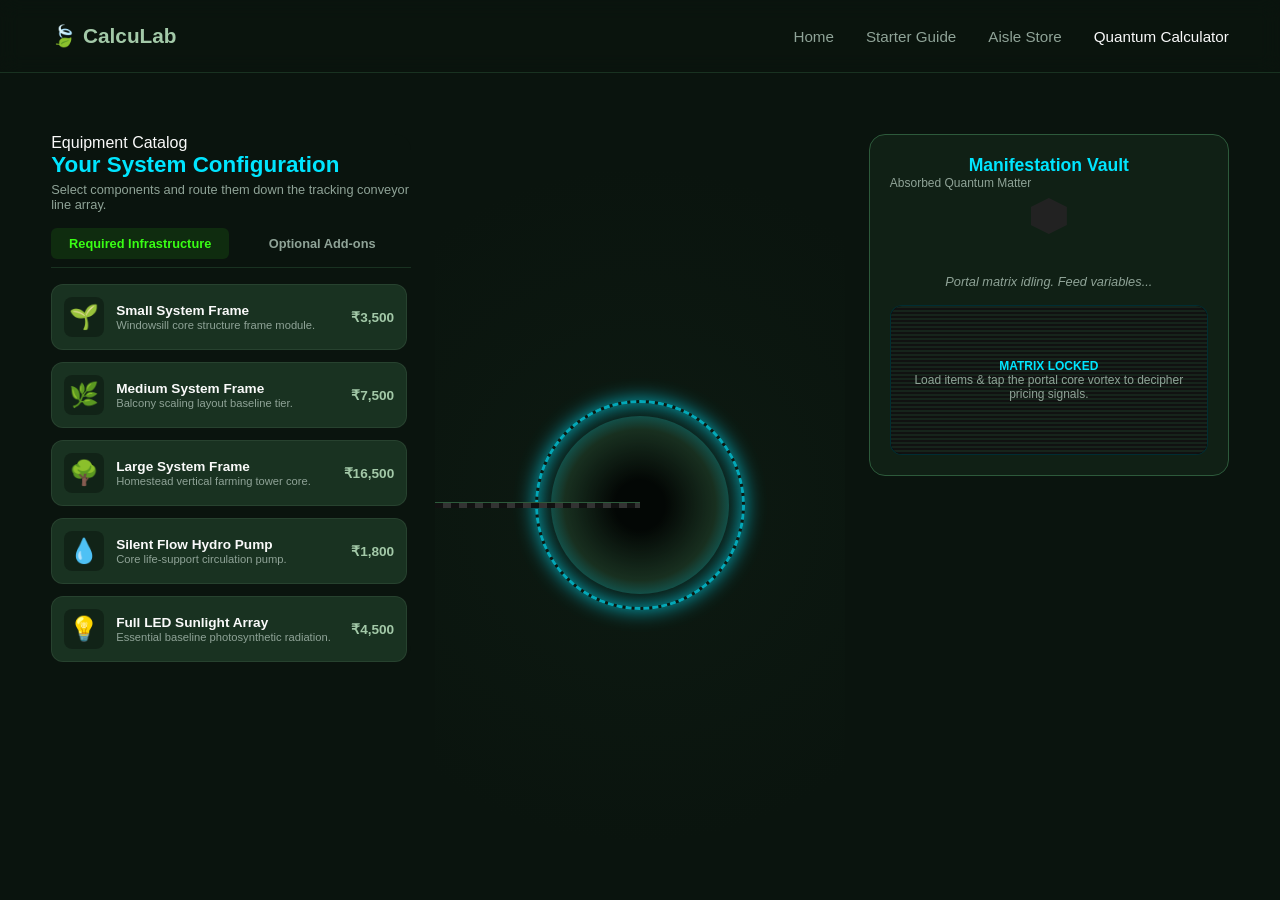
==== commit 7bf73e69: "feat: remove site-wide styling and structure, introduce new documentation and project pages" ====
--- a/calcu.html
+++ b/calcu.html
@@ -4,7 +4,7 @@
     <meta charset="UTF-8">
     <meta name="viewport" content="width=device-width, initial-scale=1.0">
     <title>CalcuLab | The Ecosystem Portal</title>
-<link rel="stylesheet" href="style.css">
+    <link rel="stylesheet" href="style.css">
 </head>
 <body>
 
@@ -20,10 +20,11 @@
     </nav>
 </header>
 
-<main>
-    <div class="panel-header">Equipment Catalog</div>
+<main class="calculator-main">
+    <div class="item-armory">
+        <div class="panel-header">Equipment Catalog</div>
         <div class="armory-header">
-            <h1 class="panel-header" style="color: var(--portal-blue);">Your System Configuration</h1>
+            <h1 style="color: var(--portal-blue);">Your System Configuration</h1>
             <p>Select components and route them down the tracking conveyor line array.</p>
         </div>
         
@@ -32,11 +33,8 @@
             <button class="tab-btn" onclick="switchArmoryTab(event, 'opt')">Optional Add-ons</button>
         </div>
 
-        <div class="tab-content active" id="tabContent-imp">
-            </div>
-
-        <div class="tab-content" id="tabContent-opt">
-            </div>
+        <div class="tab-content active" id="tabContent-imp"></div>
+        <div class="tab-content" id="tabContent-opt"></div>
     </div>
 
     <div class="adventure-zone">
@@ -58,8 +56,7 @@
             </div>
             <div class="crystal-energy uncharged" id="crystalEnergy"></div>
             
-            <div class="matrix-split-streams" id="matrixSplitStreams">
-                </div>
+            <div class="matrix-split-streams" id="matrixSplitStreams"></div>
         </div>
 
         <div class="portal-output-terminal">
@@ -74,11 +71,11 @@
             </div>
             <div class="terminal-row highlight-monthly">
                 <span>Est. Running Cost</span>
-                <span id="outputMonthly">$0.00 / mo</span>
+                <span id="outputMonthly">₹0.00 / mo</span>
             </div>
             <div class="terminal-row total-setup">
                 <span>Total Setup Price</span>
-                <span id="outputTotal">$0.00</span>
+                <span id="outputTotal">₹0.00</span>
             </div>
             <button class="clear-btn" onclick="purgePortal()">Purge Matrix</button>
         </div>
@@ -87,29 +84,28 @@
 
 <script>
     const catalogItems = [
-        { id: 'sm_system', type: 'imp', name: 'Small System Frame', price: 45.00, monthly: 3.50, icon: '🌱', desc: 'Windowsill core structure frame module.' },
-        { id: 'md_system', type: 'imp', name: 'Medium System Frame', price: 110.00, monthly: 7.00, icon: '🌿', desc: 'Balcony scaling layout baseline tier.' },
-        { id: 'lg_system', type: 'imp', name: 'Large System Frame', price: 240.00, monthly: 14.50, icon: '🌳', desc: 'Homestead vertical farming tower core.' },
-        { id: 'pump', type: 'imp', name: 'Silent Flow Hydro Pump', price: 28.00, monthly: 1.80, icon: '💧', desc: 'Core life-support circulation pump.' },
-        { id: 'lights', type: 'imp', name: 'Full LED Sunlight Array', price: 65.00, monthly: 5.20, icon: '💡', desc: 'Essential baseline photosynthetic radiation.' },
-        
-        { id: 'ph_kit', type: 'opt', name: 'Precision pH Balance Drops', price: 18.50, monthly: 0.00, icon: '🧪', desc: 'Optional diagnostic balance test fluid.' },
-        { id: 'nutrients', type: 'opt', name: 'Organic Trace Minerals', price: 22.00, monthly: 12.00, icon: '🧪', desc: 'Optional optimization metabolic catalyst.' }
+        { id: 'sm_system', type: 'imp', name: 'Small System Frame', price: 3500.00, monthly: 250.00, icon: '🌱', desc: 'Windowsill core structure frame module.' },
+        { id: 'md_system', type: 'imp', name: 'Medium System Frame', price: 7500.00, monthly: 450.00, icon: '🌿', desc: 'Balcony scaling layout baseline tier.' },
+        { id: 'lg_system', type: 'imp', name: 'Large System Frame', price: 16500.00, monthly: 950.00, icon: '🌳', desc: 'Homestead vertical farming tower core.' },
+        { id: 'pump', type: 'imp', name: 'Silent Flow Hydro Pump', price: 1800.00, monthly: 120.00, icon: '💧', desc: 'Core life-support circulation pump.' },
+        { id: 'lights', type: 'imp', name: 'Full LED Sunlight Array', price: 4500.00, monthly: 350.00, icon: '💡', desc: 'Essential baseline photosynthetic radiation.' },
+        
+        { id: 'ph_kit', type: 'opt', name: 'Precision pH Balance Drops', price: 1200.00, monthly: 0.00, icon: '🧪', desc: 'Optional diagnostic balance test fluid.' },
+        { id: 'nutrients', type: 'opt', name: 'Organic Trace Minerals', price: 1500.00, monthly: 850.00, icon: '🧪', desc: 'Optional optimization metabolic catalyst.' }
     ];
 
     let portalActiveInventory = [];
     let isDataDeciphered = false; 
     let isOverloading = false;
 
-    // Tab switcher
-    window.switchArmoryTab = function(type) {
+    // Fixed Parameter Navigation Tab Switcher Engine
+    window.switchArmoryTab = function(event, type) {
         document.querySelectorAll('.tab-btn').forEach(b => b.classList.remove('active'));
         document.querySelectorAll('.tab-content').forEach(c => c.classList.remove('active'));
         event.currentTarget.classList.add('active');
         document.getElementById(`tabContent-${type}`).classList.add('active');
     };
 
-    // Render Armory lists
     const impContainer = document.getElementById('tabContent-imp');
     const optContainer = document.getElementById('tabContent-opt');
 
@@ -126,12 +122,11 @@
                     <h3>${module.name}</h3>
                     <p>${module.desc}</p>
                 </div>
-                <div class="node-price">$${module.price.toFixed(2)}</div>
+                <div class="node-price">₹${module.price.toLocaleString('en-IN')}</div>
             </div>
         `;
     }
 
-    // Conveyor Transit Transmission
     window.transmitItemToPortal = function(id) {
         if (isOverloading) return;
 
@@ -198,7 +193,6 @@
         `;
     }
 
-    // --- ENFORCED PORTAL CLICK SECURITY CHECKS ---
     window.startPortalOverloadSequence = function() {
         const portalBtn = document.getElementById('portalTriggerBtn');
 
@@ -263,18 +257,17 @@
             baseSum += itm.price;
             monthlySum += itm.monthly;
         });
-        document.getElementById('outputMonthly').textContent = `$${monthlySum.toFixed(2)} / mo`;
-        document.getElementById('outputTotal').textContent = `$${baseSum.toFixed(2)}`;
-    }
+        document.getElementById('outputMonthly').textContent = `₹${monthlySum.toLocaleString('en-IN')} / mo`;
+        document.getElementById('outputTotal').textContent = `₹${baseSum.toLocaleString('en-IN')}`;
+    }
+
     function lockDataShields() {
-    isDataDeciphered = false;
-    
-    const portalBtn = document.getElementById('portalTriggerBtn');
-    portalBtn.classList.remove('fused-locked');
-    
-    document.getElementById('priceShieldShroud').classList.remove('shattered');
-    document.getElementById('crystalEnergy').classList.add('uncharged');
-    document.getElementById('shieldStatusText').textContent = "Configuration Locked";
+        isDataDeciphered = false;
+        const portalBtn = document.getElementById('portalTriggerBtn');
+        portalBtn.classList.remove('fused-locked');
+        document.getElementById('priceShieldShroud').classList.remove('shattered');
+        document.getElementById('crystalEnergy').classList.add('uncharged');
+        document.getElementById('shieldStatusText').textContent = "Configuration Locked";
     }
 
     window.removeEcosystemElement = function(index) {
@@ -288,22 +281,28 @@
         }
     };
 
-   window.purgePortal = function() {
-    if (isOverloading) return;
-    portalActiveInventory = [];
-    lockDataShields();
-    updateInventoryListsOnly();
-    
-    const portalBtn = document.getElementById('portalTriggerBtn');
-    portalBtn.classList.remove('ready-to-fuse', 'fused-locked');
-    
-    document.getElementById('portalStatusLabel').innerHTML = "System<br>Empty";
-    document.getElementById('outputMonthly').textContent = '$0.00 / mo';
-    document.getElementById('outputTotal').textContent = '$0.00';
-};
+    window.purgePortal = function() {
+        if (isOverloading) return;
+        portalActiveInventory = [];
+        lockDataShields();
+        updateInventoryListsOnly();
+        
+        const portalBtn = document.getElementById('portalTriggerBtn');
+        portalBtn.classList.remove('ready-to-fuse', 'fused-locked');
+        
+        document.getElementById('portalStatusLabel').innerHTML = "System<br>Empty";
+        document.getElementById('outputMonthly').textContent = '₹0.00 / mo';
+        document.getElementById('outputTotal').textContent = '₹0.00';
+    };
 
     renderSelectionPanels();
     updateInventoryListsOnly();
 </script>
+
+<script>
+    document.addEventListener("DOMContentLoaded", () => {
+        document.body.classList.add("page-loaded");
+    });
+</script>
 </body>
 </html>
--- a/style.css
+++ b/style.css
@@ -1,1046 +1,3 @@
-/* ==========================================================================
-   1. PREMIUM MINIMALIST RESET & CSS VARIABLES
-   ========================================================================== */
-* {
-    margin: 0;
-    padding: 0;
-    box-sizing: border-box;
-    font-family: 'Inter', -apple-system, BlinkMacSystemFont, "Segoe UI", Roboto, sans-serif;
-    scroll-behavior: smooth;
-}
-
-:root {
-    --bg-dark: #0A140E; 
-    --leaf-bright: #39FF14; 
-    --leaf-dark: #1E3A27;
-    --leaf-mid: #2D5A3B;
-    --leaf-light: #A3C9A8;
-    --leaf-accent: #193221;
-    --text-light: #FAFAFA;
-    --text-muted: #8FA397;
-    --portal-blue: #00E5FF; 
-    --gold-accent: #FFD700;
-}
-
-body {
-    background-color: var(--bg-dark);
-    color: var(--text-light);
-    min-height: 100vh;
-    overflow-x: hidden;
-    display: flex;
-    flex-direction: column;
-    position: relative;
-}
-
-/* Custom Scrollbar for a premium UI feel */
-::-webkit-scrollbar {
-    width: 6px;
-}
-::-webkit-scrollbar-track {
-    background: var(--bg-dark);
-}
-::-webkit-scrollbar-thumb {
-    background: var(--leaf-accent);
-    border-radius: 10px;
-}
-::-webkit-scrollbar-thumb:hover {
-    background: var(--leaf-mid);
-}
-
-/* ==========================================================================
-   2. SHARED HEADER & NAVIGATION BAR
-   ========================================================================== */
-header {
-    background-color: rgba(10, 20, 14, 0.9);
-    backdrop-filter: blur(10px);
-    padding: 1.5rem 4%;
-    position: fixed;
-    width: 100%;
-    top: 0;
-    z-index: 100;
-    border-bottom: 1px solid var(--leaf-accent);
-    display: flex;
-    justify-content: space-between;
-    align-items: center;
-}
-
-.logo {
-    font-size: 1.5rem;
-    font-weight: 700;
-    color: var(--leaf-light);
-    text-decoration: none;
-    display: flex;
-    align-items: center;
-    gap: 0.5rem;
-}
-
-nav a {
-    color: var(--text-muted);
-    text-decoration: none;
-    margin-left: 2rem;
-    font-size: 0.95rem;
-    transition: color 0.3s ease;
-}
-
-nav a:hover, nav a.active {
-    color: var(--text-light);
-}
-
-/* ==========================================================================
-   3. INDEX / HOME PAGE SPECIFIC STYLES
-   ========================================================================== */
-.hero {
-    min-height: 85vh;
-    display: flex;
-    flex-direction: column;
-    justify-content: center;
-    align-items: center;
-    text-align: center;
-    padding: 0 4%;
-    margin-top: 80px;
-    position: relative;
-    background: radial-gradient(circle at center, rgba(25, 50, 33, 0.4) 0%, transparent 60%);
-}
-
-.hero h1 {
-    font-size: 3.5rem;
-    max-width: 800px;
-    line-height: 1.15;
-    margin-bottom: 1.5rem;
-    font-weight: 800;
-}
-
-.hero h1 span {
-    color: var(--leaf-bright);
-    text-shadow: 0 0 20px rgba(57, 255, 20, 0.2);
-}
-
-.hero p {
-    font-size: 1.15rem;
-    color: var(--text-muted);
-    max-width: 650px;
-    line-height: 1.6;
-    margin-bottom: 2.5rem;
-}
-
-.cta-group {
-    display: flex;
-    gap: 1.5rem;
-    margin-bottom: 1rem;
-}
-
-.primary-btn {
-    background: var(--leaf-bright);
-    color: #000;
-    text-decoration: none;
-    padding: 1rem 2rem;
-    border-radius: 12px;
-    font-weight: 700;
-    font-size: 1rem;
-    transition: all 0.3s ease;
-    box-shadow: 0 4px 20px rgba(57, 255, 20, 0.3);
-}
-
-.primary-btn:hover {
-    transform: translateY(-3px);
-    box-shadow: 0 6px 25px var(--leaf-bright);
-}
-
-.secondary-btn {
-    background: transparent;
-    color: var(--portal-blue);
-    text-decoration: none;
-    padding: 1rem 2rem;
-    border-radius: 12px;
-    font-weight: 700;
-    font-size: 1rem;
-    border: 1px solid var(--portal-blue);
-    transition: all 0.3s ease;
-}
-
-.secondary-btn:hover {
-    transform: translateY(-3px);
-    background: rgba(0, 229, 255, 0.1);
-    box-shadow: 0 6px 20px rgba(0, 229, 255, 0.2);
-}
-
-.trust-badge {
-    font-size: 0.8rem;
-    color: var(--text-muted);
-    letter-spacing: 0.5px;
-}
-
-.purpose {
-    padding: 6rem 8%;
-    background: rgba(25, 50, 33, 0.15);
-    border-top: 1px solid var(--leaf-accent);
-    border-bottom: 1px solid var(--leaf-accent);
-    display: flex;
-    flex-direction: column;
-    align-items: center;
-    text-align: center;
-}
-
-.purpose h2 {
-    font-size: 2.2rem;
-    color: var(--text-light);
-    margin-bottom: 2rem;
-    letter-spacing: -0.5px;
-}
-
-.purpose blockquote {
-    font-size: 1.3rem;
-    color: var(--leaf-light);
-    max-width: 750px;
-    font-style: italic;
-    margin-bottom: 1.5rem;
-    line-height: 1.5;
-}
-
-.purpose p {
-    font-size: 1rem;
-    color: var(--text-muted);
-    max-width: 680px;
-    line-height: 1.7;
-}
-
-/* Automated Testimonial Slider System */
-.testimonials-section {
-    padding: 6rem 0;
-    overflow: hidden;
-    position: relative;
-}
-
-.testimonials-header {
-    text-align: center;
-    margin-bottom: 3rem;
-    padding: 0 4%;
-}
-
-.testimonials-header h2 {
-    font-size: 2.2rem;
-    color: var(--text-light);
-    margin-bottom: 0.5rem;
-}
-
-.testimonials-header p {
-    color: var(--text-muted);
-    font-size: 1rem;
-}
-
-.marquee-container {
-    width: 100%;
-    display: flex;
-    overflow: hidden;
-    position: relative;
-    padding: 1rem 0;
-}
-
-.marquee-container::before, .marquee-container::after {
-    content: '';
-    position: absolute;
-    top: 0;
-    width: 15%;
-    height: 100%;
-    z-index: 2;
-    pointer-events: none;
-}
-.marquee-container::before { left: 0; background: linear-gradient(90deg, var(--bg-dark), transparent); }
-.marquee-container::after { right: 0; background: linear-gradient(-90deg, var(--bg-dark), transparent); }
-
-.marquee-track {
-    display: flex;
-    gap: 2rem;
-    animation: continuousScroll 25s linear infinite;
-}
-
-.marquee-track:hover {
-    animation-play-state: paused;
-}
-
-.review-card {
-    background: var(--leaf-accent);
-    border: 1px solid rgba(163, 201, 168, 0.1);
-    padding: 2rem;
-    border-radius: 16px;
-    width: 380px;
-    flex-shrink: 0;
-    display: flex;
-    flex-direction: column;
-    justify-content: space-between;
-    box-shadow: 0 10px 30px rgba(0,0,0,0.3);
-}
-
-.review-card p {
-    font-size: 0.95rem;
-    color: var(--text-light);
-    line-height: 1.5;
-    margin-bottom: 1.5rem;
-    font-style: italic;
-}
-
-.review-author {
-    font-size: 0.85rem;
-    color: var(--leaf-bright);
-    font-weight: 700;
-    text-transform: uppercase;
-    letter-spacing: 0.5px;
-}
-
-@keyframes continuousScroll {
-    0% { transform: translateX(0); }
-    100% { transform: translateX(calc(-50% - 1rem)); }
-}
-
-.connect-section {
-    padding: 6rem 4%;
-    text-align: center;
-    background: radial-gradient(circle at bottom, rgba(0, 229, 255, 0.05) 0%, transparent 50%);
-}
-
-.connect-section h2 {
-    font-size: 2.2rem;
-    margin-bottom: 0.5rem;
-}
-
-.connect-section p {
-    color: var(--text-muted);
-    margin-bottom: 2.5rem;
-}
-
-.social-links {
-    display: flex;
-    justify-content: center;
-    gap: 2rem;
-    flex-wrap: wrap;
-}
-
-.social-card {
-    background: rgba(25, 50, 33, 0.3);
-    border: 1px solid var(--leaf-mid);
-    padding: 1.5rem 2rem;
-    border-radius: 12px;
-    color: var(--text-light);
-    text-decoration: none;
-    font-weight: 600;
-    display: flex;
-    align-items: center;
-    gap: 0.75rem;
-    transition: all 0.2s;
-}
-
-.social-card:hover {
-    border-color: var(--leaf-bright);
-    background: rgba(57, 255, 20, 0.05);
-    transform: translateY(-3px);
-}
-
-/* ==========================================================================
-   4. QUANTUM CALCULATOR SPECIFIC STYLES (calcu.html)
-   ========================================================================== */
-#blindingFlash {
-    position: fixed;
-    top: 0;
-    left: 0;
-    width: 100vw;
-    height: 100vh;
-    background-color: #FFFFFF;
-    opacity: 0;
-    pointer-events: none;
-    z-index: 9999;
-    transition: opacity 0.05s ease-out;
-}
-
-.calculator-main {
-    margin-top: 80px;
-    flex: 1;
-    display: flex;
-    flex-direction: column;
-    padding: 2rem 4%;
-    gap: 2rem;
-}
-
-@media (min-width: 1200px) {
-    .calculator-main {
-        flex-direction: row;
-        align-items: center;
-        justify-content: space-between;
-        height: calc(100vh - 80px);
-        overflow: hidden;
-    }
-}
-
-.item-armory {
-    flex: 1;
-    max-width: 420px;
-    display: flex;
-    flex-direction: column;
-    height: 100%;
-    z-index: 10;
-}
-
-.armory-header h1 {
-    font-size: 1.6rem;
-    color: var(--text-light);
-    margin-bottom: 0.3rem;
-}
-
-.armory-header p {
-    color: var(--text-muted);
-    font-size: 0.85rem;
-    margin-bottom: 1rem;
-}
-
-.armory-tabs {
-    display: flex;
-    gap: 0.5rem;
-    margin-bottom: 1rem;
-    border-bottom: 1px solid var(--leaf-accent);
-    padding-bottom: 0.5rem;
-}
-
-.tab-btn {
-    background: none;
-    border: none;
-    color: var(--text-muted);
-    font-size: 0.85rem;
-    font-weight: 600;
-    padding: 0.5rem 0.75rem;
-    cursor: pointer;
-    transition: all 0.2s;
-    border-radius: 6px;
-}
-
-.tab-btn:hover {
-    color: var(--text-light);
-    background: rgba(255,255,255,0.05);
-}
-
-.tab-btn.active {
-    color: var(--leaf-bright);
-    background: rgba(57, 255, 20, 0.1);
-}
-
-.tab-content {
-    display: none;
-    flex-direction: column;
-    gap: 0.75rem;
-    overflow-y: auto;
-    max-height: 380px;
-    padding-right: 0.25rem;
-}
-
-.tab-content.active {
-    display: flex;
-}
-
-.item-node {
-    background: var(--leaf-accent);
-    border: 1px solid rgba(163, 201, 168, 0.1);
-    border-radius: 12px;
-    padding: 0.85rem;
-    display: flex;
-    align-items: center;
-    gap: 1rem;
-    cursor: pointer;
-    position: relative;
-    transition: transform 0.2s, border-color 0.2s;
-}
-
-.item-node:hover {
-    transform: translateX(6px);
-    border-color: var(--leaf-mid);
-    background: rgba(45, 90, 59, 0.2);
-}
-
-.node-icon {
-    font-size: 1.8rem;
-    background: rgba(0, 0, 0, 0.3);
-    width: 44px;
-    height: 44px;
-    display: flex;
-    align-items: center;
-    justify-content: center;
-    border-radius: 8px;
-}
-
-.node-details {
-    flex: 1;
-}
-
-.node-details h3 {
-    font-size: 0.95rem;
-    margin-bottom: 0.1rem;
-}
-
-.node-details p {
-    font-size: 0.75rem;
-    color: var(--text-muted);
-}
-
-.node-price {
-    font-size: 0.9rem;
-    font-weight: 700;
-    color: var(--leaf-light);
-}
-
-.adventure-zone {
-    flex: 1.8;
-    height: 450px;
-    position: relative;
-    display: flex;
-    align-items: center;
-    justify-content: center;
-    overflow: hidden;
-    border-radius: 20px;
-    background: radial-gradient(circle at center, rgba(25, 50, 33, 0.3) 0%, transparent 70%);
-}
-
-.portal-wrapper {
-    position: relative;
-    width: 220px;
-    height: 220px;
-    display: flex;
-    align-items: center;
-    justify-content: center;
-    cursor: not-allowed;
-    opacity: 0.7;
-    transition: transform 0.2s ease, opacity 0.3s ease;
-}
-
-.portal-wrapper.ready-to-fuse {
-    cursor: pointer;
-    opacity: 1;
-}
-
-.portal-wrapper.ready-to-fuse:hover {
-    transform: scale(1.05);
-}
-
-.portal-wrapper.fused-locked {
-    cursor: not-allowed;
-    opacity: 0.9;
-    transform: scale(1);
-}
-
-.portal-wrapper.budging {
-    animation: portalBudge 0.15s infinite linear;
-    cursor: wait;
-}
-
-@keyframes portalBudge {
-    0% { transform: translate(2px, 1px) rotate(0deg) scale(1.05); }
-    10% { transform: translate(-1px, -2px) rotate(-1deg) scale(1.05); }
-    20% { transform: translate(-3px, 0px) rotate(1deg) scale(1.05); }
-    30% { transform: translate(0px, 2px) rotate(0deg) scale(1.05); }
-    40% { transform: translate(1px, -1px) rotate(1deg) scale(1.06); }
-    50% { transform: translate(-1px, 2px) rotate(-1deg) scale(1.06); }
-    60% { transform: translate(-3px, 1px) rotate(0deg) scale(1.06); }
-    70% { transform: translate(2px, 1px) rotate(-1deg) scale(1.07); }
-    80% { transform: translate(-1px, -1px) rotate(1deg) scale(1.07); }
-    90% { transform: translate(2px, 2px) rotate(0deg) scale(1.07); }
-    100% { transform: translate(1px, -2px) rotate(-1deg) scale(1.05); }
-}
-
-.portal-ring {
-    position: absolute;
-    width: 100%;
-    height: 100%;
-    border-radius: 50%;
-    border: 4px dashed var(--portal-blue);
-    box-shadow: 0 0 30px var(--portal-blue), inset 0 0 30px var(--portal-blue);
-    transition: border-color 0.3s, box-shadow 0.3s;
-    animation: spinPortal 12s linear infinite;
-}
-
-.portal-wrapper.ready-to-fuse .portal-ring {
-    border-color: var(--leaf-bright);
-    box-shadow: 0 0 40px var(--leaf-bright), inset 0 0 40px var(--leaf-bright);
-    animation: spinPortal 4s linear infinite;
-}
-
-.portal-wrapper.budging .portal-ring {
-    border-color: #FF3D00; 
-    box-shadow: 0 0 60px #FF3D00, inset 0 0 40px #FF3D00;
-    animation: spinPortal 0.5s linear infinite;
-}
-
-.portal-wrapper.fused-locked .portal-ring {
-    border-color: var(--portal-blue);
-    box-shadow: 0 0 20px rgba(0, 229, 255, 0.4);
-    animation: spinPortal 20s linear infinite;
-}
-
-.portal-vortex {
-    position: absolute;
-    width: 85%;
-    height: 85%;
-    border-radius: 50%;
-    background: radial-gradient(circle at center, #000 20%, var(--leaf-dark) 60%, var(--portal-blue) 100%);
-    opacity: 0.8;
-    animation: pulseVortex 3s ease-in-out infinite alternate;
-}
-
-.portal-wrapper.ready-to-fuse .portal-vortex {
-    background: radial-gradient(circle at center, #000 10%, var(--leaf-mid) 50%, var(--leaf-bright) 100%);
-}
-
-.portal-wrapper.budging .portal-vortex {
-    background: radial-gradient(circle at center, #220000 10%, #880000 60%, #FF3D00 100%);
-}
-
-.portal-wrapper.fused-locked .portal-vortex {
-    background: radial-gradient(circle at center, #000 40%, var(--leaf-accent) 80%, #001f24 100%);
-}
-
-.portal-core-text {
-    z-index: 5;
-    font-size: 0.8rem;
-    letter-spacing: 2px;
-    text-transform: uppercase;
-    font-weight: 800;
-    color: #FFFFFF;
-    text-shadow: 0 0 8px var(--portal-blue);
-    text-align: center;
-    line-height: 1.3;
-    pointer-events: none;
-}
-
-.conveyor-belt {
-    position: absolute;
-    left: 0;
-    width: 50%;
-    height: 10px;
-    background: repeating-linear-gradient(90deg, #111, #111 10px, #333 10px, #333 20px);
-    top: 50%;
-    transform: translateY(-50%);
-    z-index: 1;
-    border-top: 2px solid var(--leaf-mid);
-}
-
-.traveling-capsule {
-    position: absolute;
-    left: 0;
-    top: 50%;
-    transform: translateY(-50%) scale(1);
-    font-size: 2.5rem;
-    z-index: 4;
-    pointer-events: none;
-    opacity: 0;
-}
-
-@keyframes customTransmit {
-    0% { left: 0%; transform: translateY(-50%) scale(1) rotate(0deg); opacity: 1; }
-    75% { left: 42%; transform: translateY(-50%) scale(0.8) rotate(180deg); opacity: 1; }
-    100% { left: 46%; transform: translateY(-50%) scale(0) rotate(360deg); opacity: 0; }
-}
-
-@keyframes spinPortal { 100% { transform: rotate(360deg); } }
-@keyframes pulseVortex { 0% { transform: scale(0.95); opacity: 0.7; } 100% { transform: scale(1.05); opacity: 0.9; } }
-
-.manifestation-vault {
-    flex: 1.2;
-    max-width: 440px;
-    background: rgba(25, 50, 33, 0.4);
-    border: 1px solid var(--leaf-mid);
-    border-radius: 20px;
-    padding: 1.5rem;
-    display: flex;
-    flex-direction: column;
-    justify-content: space-between;
-    box-shadow: 0 10px 40px rgba(0,0,0,0.5);
-    z-index: 10;
-    height: 100%;
-}
-
-.vault-title {
-    text-align: center;
-    margin-bottom: 1rem;
-}
-
-.vault-title h2 {
-    font-size: 1.2rem;
-    color: var(--portal-blue);
-    letter-spacing: 1px;
-}
-
-.crystal-energy {
-    width: 45px;
-    height: 45px;
-    background: linear-gradient(135deg, var(--portal-blue), var(--leaf-bright));
-    clip-path: polygon(50% 0%, 100% 25%, 100% 75%, 50% 100%, 0% 75%, 0% 25%);
-    margin: 0.5rem auto 1rem auto;
-    animation: floatCrystal 4s ease-in-out infinite;
-    box-shadow: 0 0 15px rgba(0,229,255,0.4);
-    transition: all 0.3s ease;
-}
-
-.crystal-energy.uncharged {
-    background: #222;
-    box-shadow: none;
-    filter: grayscale(1);
-}
-
-@keyframes floatCrystal {
-    0% { transform: translateY(0px) rotate(0deg); }
-    50% { transform: translateY(-6px) rotate(15deg); }
-    100% { transform: translateY(0px) rotate(0deg); }
-}
-
-.matrix-split-streams {
-    display: flex;
-    flex-direction: column;
-    gap: 1rem;
-    overflow-y: auto;
-    max-height: 200px;
-    margin-bottom: 1rem;
-    padding-right: 0.2rem;
-}
-
-.stream-section-title {
-    font-size: 0.75rem;
-    text-transform: uppercase;
-    letter-spacing: 1px;
-    padding-bottom: 0.25rem;
-    border-bottom: 1px dashed rgba(163, 201, 168, 0.2);
-    margin-bottom: 0.4rem;
-}
-.stream-section-title.imp { color: var(--leaf-bright); }
-.stream-section-title.opt { color: var(--gold-accent); }
-
-.stream-node {
-    display: flex;
-    justify-content: space-between;
-    font-size: 0.8rem;
-    padding: 0.4rem 0;
-}
-
-.stream-node span.neg { color: var(--text-muted); cursor: pointer; margin-left: 0.5rem; }
-.stream-node span.neg:hover { color: #FF5252; }
-
-.portal-output-terminal {
-    background: #000;
-    padding: 1.25rem;
-    border-radius: 12px;
-    border: 1px solid rgba(0, 225, 255, 0.2);
-    position: relative;
-    overflow: hidden;
-}
-
-.price-shield-shroud {
-    position: absolute;
-    top: 0;
-    left: 0;
-    width: 100%;
-    height: 100%;
-    background: repeating-linear-gradient(0deg, #111, #111 2px, #16241b 2px, #16241b 4px);
-    display: flex;
-    flex-direction: column;
-    align-items: center;
-    justify-content: center;
-    z-index: 20;
-    transition: transform 0.6s cubic-bezier(0.85, 0, 0.15, 1);
-    border-radius: 11px;
-    padding: 1rem;
-    text-align: center;
-}
-
-.price-shield-shroud.shattered {
-    transform: translateY(-101%);
-}
-
-.shield-status-text {
-    font-size: 0.8rem;
-    text-transform: uppercase;
-    letter-spacing: 1.5px;
-    color: var(--portal-blue);
-    margin-bottom: 0.25rem;
-    font-weight: 700;
-    animation: pulseText 1.5s infinite ease-in-out;
-}
-
-@keyframes pulseText { 0%, 100% { opacity: 0.6; } 50% { opacity: 1; } }
-
-.terminal-row {
-    display: flex;
-    justify-content: space-between;
-    font-size: 0.85rem;
-    color: var(--text-muted);
-    margin-bottom: 0.4rem;
-}
-
-.terminal-row.highlight-monthly { color: var(--portal-blue); font-weight: 600; }
-
-.terminal-row.total-setup {
-    margin-top: 0.6rem;
-    padding-top: 0.6rem;
-    border-top: 1px dashed var(--leaf-mid);
-    font-size: 1.2rem;
-    font-weight: 700;
-    color: var(--leaf-bright);
-    text-shadow: 0 0 10px rgba(57, 255, 20, 0.4);
-}
-
-.clear-btn {
-    width: 100%;
-    background: transparent;
-    border: 1px solid var(--text-muted);
-    color: var(--text-muted);
-    padding: 0.5rem;
-    border-radius: 8px;
-    font-size: 0.8rem;
-    margin-top: 0.75rem;
-    cursor: pointer;
-    transition: all 0.2s;
-}
-
-.clear-btn:hover { border-color: #FF5252; color: #FF5252; background: rgba(255,82,82,0.05); }
-
-/* ==========================================================================
-   5. AISLE HARDWARE STORE SPECIFIC STYLES (store.html)
-   ========================================================================== */
-.store-main {
-    margin-top: 100px;
-    flex: 1;
-    padding: 2rem 4%;
-    display: flex;
-    flex-direction: column;
-    gap: 2rem;
-}
-
-.store-hero {
-    background: linear-gradient(135deg, rgba(25, 50, 33, 0.6) 0%, rgba(10, 20, 14, 0.9) 100%);
-    border: 1px solid var(--leaf-mid);
-    border-radius: 20px;
-    padding: 3rem 2rem;
-    text-align: center;
-    position: relative;
-    overflow: hidden;
-    box-shadow: 0 10px 30px rgba(0,0,0,0.5);
-}
-
-.store-hero::before {
-    content: '';
-    position: absolute;
-    top: -50%;
-    left: -50%;
-    width: 200%;
-    height: 200%;
-    background: radial-gradient(circle at center, rgba(0, 229, 255, 0.05) 0%, transparent 60%);
-    pointer-events: none;
-}
-
-.store-hero h1 {
-    font-size: 2.5rem;
-    color: var(--text-light);
-    margin-bottom: 0.5rem;
-    letter-spacing: -0.5px;
-}
-
-.store-hero h1 span {
-    color: var(--leaf-bright);
-    text-shadow: 0 0 15px rgba(57, 255, 20, 0.3);
-}
-
-.store-hero p {
-    color: var(--text-muted);
-    max-width: 600px;
-    margin: 0 auto;
-    font-size: 1rem;
-}
-
-.section-title-wrapper {
-    margin-top: 1rem;
-    border-bottom: 1px dashed rgba(163, 201, 168, 0.2);
-    padding-bottom: 0.75rem;
-    margin-bottom: 1.5rem;
-}
-
-.section-title {
-    font-size: 1.25rem;
-    text-transform: uppercase;
-    letter-spacing: 1.5px;
-    font-weight: 700;
-    display: flex;
-    align-items: center;
-    gap: 0.5rem;
-}
-
-.section-title.core { color: var(--leaf-bright); }
-.section-title.opt { color: var(--gold-accent); }
-
-.products-grid {
-    display: grid;
-    grid-template-columns: repeat(auto-fill, minmax(300px, 1fr));
-    gap: 1.5rem;
-    margin-bottom: 3rem;
-}
-
-.product-card {
-    background: var(--leaf-accent);
-    border: 1px solid rgba(163, 201, 168, 0.1);
-    border-radius: 16px;
-    padding: 1.5rem;
-    display: flex;
-    flex-direction: column;
-    justify-content: space-between;
-    position: relative;
-    transition: transform 0.3s cubic-bezier(0.25, 0.8, 0.25, 1), border-color 0.3s;
-    overflow: hidden;
-}
-
-.product-card:hover {
-    transform: translateY(-5px);
-    border-color: var(--leaf-mid);
-    background: rgba(45, 90, 59, 0.15);
-    box-shadow: 0 10px 25px rgba(0,0,0,0.3);
-}
-
-.card-header {
-    display: flex;
-    justify-content: space-between;
-    align-items: flex-start;
-    margin-bottom: 1rem;
-}
-
-.product-badge {
-    font-size: 0.7rem;
-    font-weight: 700;
-    text-transform: uppercase;
-    letter-spacing: 1px;
-    padding: 0.25rem 0.6rem;
-    border-radius: 20px;
-    background: rgba(0,0,0,0.4);
-}
-
-.product-card.core-item .product-badge {
-    color: var(--leaf-bright);
-    border: 1px solid rgba(57, 255, 20, 0.3);
-}
-
-.product-card.opt-item .product-badge {
-    color: var(--gold-accent);
-    border: 1px solid rgba(255, 215, 0, 0.3);
-}
-
-.product-icon {
-    font-size: 2.5rem;
-    background: rgba(0, 0, 0, 0.3);
-    width: 60px;
-    height: 60px;
-    display: flex;
-    align-items: center;
-    justify-content: center;
-    border-radius: 12px;
-    margin-bottom: 1rem;
-    box-shadow: inset 0 0 10px rgba(255,255,255,0.05);
-}
-
-.product-info h3 {
-    font-size: 1.2rem;
-    color: var(--text-light);
-    margin-bottom: 0.4rem;
-}
-
-.product-info p {
-    font-size: 0.85rem;
-    color: var(--text-muted);
-    line-height: 1.4;
-    margin-bottom: 1.5rem;
-}
-
-.card-footer {
-    display: flex;
-    align-items: center;
-    justify-content: space-between;
-    padding-top: 1rem;
-    border-top: 1px dashed rgba(163, 201, 168, 0.1);
-    margin-top: auto;
-}
-
-.price-tag {
-    display: flex;
-    flex-direction: column;
-}
-
-.setup-cost {
-    font-size: 1.3rem;
-    font-weight: 700;
-    color: var(--text-light);
-}
-
-.recurring-cost {
-    font-size: 0.75rem;
-    color: var(--portal-blue);
-}
-
-.buy-btn {
-    background: transparent;
-    border: 1px solid var(--leaf-light);
-    color: var(--leaf-light);
-    font-size: 0.85rem;
-    font-weight: 600;
-    padding: 0.6rem 1.2rem;
-    border-radius: 8px;
-    cursor: pointer;
-    transition: all 0.2s;
-}
-
-.buy-btn:hover {
-    background: var(--leaf-bright);
-    color: #000;
-    border-color: var(--leaf-bright);
-    box-shadow: 0 0 15px rgba(57, 255, 20, 0.4);
-    font-weight: 700;
-}
-
-/* ==========================================================================
-   6. GLOBAL SHARED FOOTER
-   ========================================================================== */
-footer {
-    margin-top: auto;
-    border-top: 1px solid var(--leaf-accent);
-    padding: 3rem 4%;
-    text-align: center;
-    background-color: #050a07;
-}
-
-.footer-tagline {
-    font-size: 1.3rem;
-    font-weight: 700;
-    color: var(--leaf-bright);
-    letter-spacing: 1px;
-    text-transform: uppercase;
-    margin-bottom: 0.75rem;
-    text-shadow: 0 0 10px rgba(57, 255, 20, 0.3);
-}
-
-.footer-main-text {
-    font-size: 0.95rem;
-    color: var(--text-light);
-    margin-bottom: 0.5rem;
-}
-
-.footer-sub-text {
-    font-size: 0.8rem;
-    color: var(--text-muted);
-}
-/* --- Premium Page Transition System --- */
-body {
-    opacity: 0;
-    transition: opacity 0.4s ease-in-out, transform 0.4s ease-in-out;
-    transform: translateY(10px); /* Subtle slide up effect */
-}
-
-body.page-loaded {
-    opacity: 1;
-    transform: translateY(0);
-}
-
-body.page-exiting {
-    opacity: 0;
-    transform: translateY(-10px); /* Subtle slide out upward */
-}
 /* ==========================================================================
    1. PREMIUM MINIMALIST RESET & GLOBAL CSS VARIABLES
    ========================================================================== */
@@ -1641,7 +598,7 @@
 /* Dynamic Multi-Column Desktop Adjuster for Calculator Grid */
 @media (min-width: 1100px) {
     .calculator-main {
-        flex-direction: row; gap: 1.5rem; min-height: calc(100vh - 80px); overflow: visible; align-items: stretch; padding: 1.5rem 4%;
+        flex-direction: row; gap: 1.5rem; height: calc(100vh - 90px); overflow: hidden; align-items: stretch; padding: 1.5rem 4%;
     }
     .item-armory { max-width: 360px; height: 100%; }
     .tab-content { max-height: none; flex: 1; }
@@ -1729,6 +686,7 @@
 .tip-box { background: rgba(0, 229, 255, 0.04); border-left: 3px solid var(--portal-blue); padding: 0.75rem; border-radius: 4px; font-size: 0.8rem; }
 
 .guide-actions { display: flex; flex-direction: column; gap: 1rem; margin-top: 2rem; }
+
 @media (min-width: 768px) {
     .guide-main { padding: 2.5rem 4%; }
     .guide-header h1 { font-size: 2.6rem; }
@@ -1757,22 +715,4 @@
     footer { padding: 3rem 4%; }
     .footer-tagline { font-size: 1.3rem; letter-spacing: 1px; }
     .footer-main-text { font-size: 0.95rem; }
-}
-/* --- Mobile Responsive Marquee Patch --- */
-@media (max-width: 768px) {
-    .marquee-track {
-        animation: none !important;
-        flex-direction: column !important;
-        align-items: center !important;
-        gap: 1.5rem !important;
-    }
-    .review-card {
-        width: 100% !important;
-        max-width: 100% !important;
-    }
-}
-/* FORCE VISIBILITY PATCH */
-body {
-    opacity: 1 !important;
-    visibility: visible !important;
 }
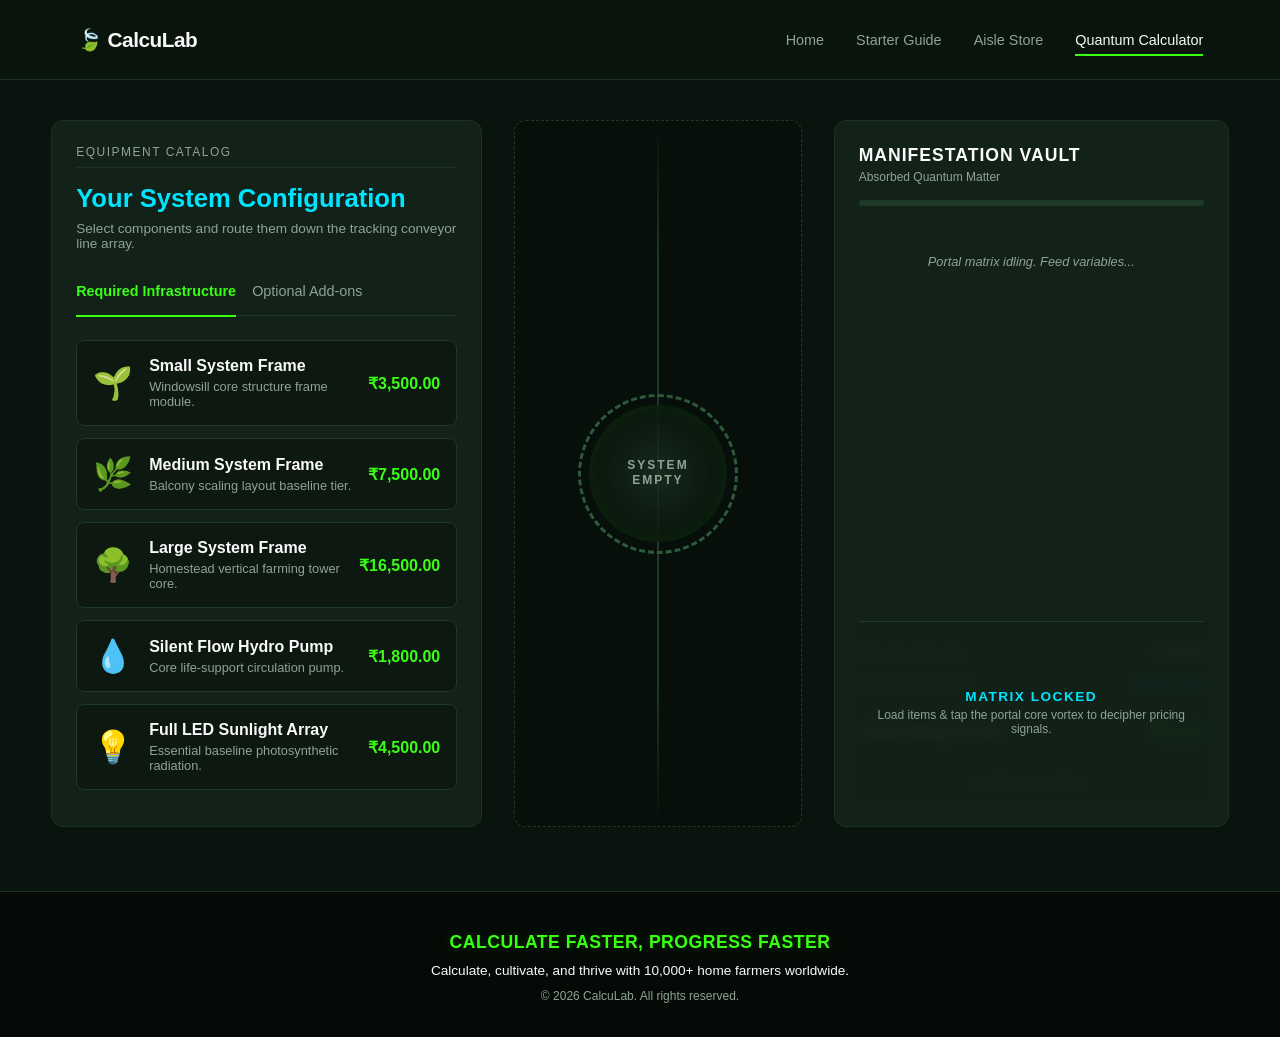
==== commit 87f83712: "refactor: update to cyberpunk-inspired dark theme and redesign navigation and UI components" ====
--- a/calcu.html
+++ b/calcu.html
@@ -5,6 +5,62 @@
     <meta name="viewport" content="width=device-width, initial-scale=1.0">
     <title>CalcuLab | The Ecosystem Portal</title>
     <link rel="stylesheet" href="style.css">
+    <style>
+        /* ==========================================================================
+           LIGHT FUTURISTIC STYLING EXTENSIONS FOR QUANTUM PORTAL MATRIX
+           ========================================================================== */
+        #blindingFlash {
+            position: fixed;
+            top: 0;
+            left: 0;
+            width: 100vw;
+            height: 100vh;
+            background: #FAFAFA;
+            opacity: 0;
+            z-index: 999999 !important;
+            pointer-events: none;
+            backface-visibility: hidden;
+            will-change: opacity;
+            transition: opacity 0.15s ease-out;
+        }
+
+        /* Force global container freezing on overload */
+        body.critical-overload {
+            overflow: hidden !important;
+            height: 100vh !important;
+            position: fixed !important;
+            width: 100vw !important;
+        }
+
+        body.critical-overload::before {
+            content: '';
+            position: fixed;
+            top: 0;
+            left: 0;
+            width: 100vw;
+            height: 100vh;
+            background: radial-gradient(circle, rgba(0,229,255,0.4) 0%, rgba(10,20,14,1) 80%);
+            z-index: 999990 !important;
+            animation: vortexVibration 0.1s infinite;
+        }
+
+        @keyframes vortexVibration {
+            0% { transform: translate(1px, 1px) rotate(0deg); }
+            100% { transform: translate(-1px, -2px) rotate(0.5deg); }
+        }
+
+        .stream-section-title {
+            font-size: 0.75rem;
+            text-transform: uppercase;
+            font-weight: 700;
+            letter-spacing: 1px;
+            padding: 4px 8px;
+            border-radius: 4px;
+            margin-bottom: 0.5rem;
+        }
+        .stream-section-title.imp { background: rgba(57, 255, 20, 0.1); color: var(--text-light); }
+        .stream-section-title.opt { background: rgba(0, 229, 255, 0.1); color: var(--portal-blue); }
+    </style>
 </head>
 <body>
 
@@ -82,27 +138,33 @@
     </div>
 </main>
 
+<footer>
+    <div class="footer-tagline">Calculate Faster, Progress Faster</div>
+    <p class="footer-main-text">Calculate, cultivate, and thrive with 10,000+ home farmers worldwide.</p>
+    <p class="footer-sub-text">© 2026 CalcuLab. All rights reserved.</p>
+</footer>
+
 <script>
-    const catalogItems = [
+    const calcuItems = [
         { id: 'sm_system', type: 'imp', name: 'Small System Frame', price: 3500.00, monthly: 250.00, icon: '🌱', desc: 'Windowsill core structure frame module.' },
         { id: 'md_system', type: 'imp', name: 'Medium System Frame', price: 7500.00, monthly: 450.00, icon: '🌿', desc: 'Balcony scaling layout baseline tier.' },
         { id: 'lg_system', type: 'imp', name: 'Large System Frame', price: 16500.00, monthly: 950.00, icon: '🌳', desc: 'Homestead vertical farming tower core.' },
         { id: 'pump', type: 'imp', name: 'Silent Flow Hydro Pump', price: 1800.00, monthly: 120.00, icon: '💧', desc: 'Core life-support circulation pump.' },
         { id: 'lights', type: 'imp', name: 'Full LED Sunlight Array', price: 4500.00, monthly: 350.00, icon: '💡', desc: 'Essential baseline photosynthetic radiation.' },
-        
         { id: 'ph_kit', type: 'opt', name: 'Precision pH Balance Drops', price: 1200.00, monthly: 0.00, icon: '🧪', desc: 'Optional diagnostic balance test fluid.' },
         { id: 'nutrients', type: 'opt', name: 'Organic Trace Minerals', price: 1500.00, monthly: 850.00, icon: '🧪', desc: 'Optional optimization metabolic catalyst.' }
     ];
 
-    let portalActiveInventory = [];
-    let isDataDeciphered = false; 
-    let isOverloading = false;
-
-    // Fixed Parameter Navigation Tab Switcher Engine
+    portalActiveInventory = [];
+    isDataDeciphered = false; 
+    isOverloading = false;
+
     window.switchArmoryTab = function(event, type) {
         document.querySelectorAll('.tab-btn').forEach(b => b.classList.remove('active'));
         document.querySelectorAll('.tab-content').forEach(c => c.classList.remove('active'));
-        event.currentTarget.classList.add('active');
+        if (event && event.currentTarget) {
+            event.currentTarget.classList.add('active');
+        }
         document.getElementById(`tabContent-${type}`).classList.add('active');
     };
 
@@ -110,8 +172,8 @@
     const optContainer = document.getElementById('tabContent-opt');
 
     function renderSelectionPanels() {
-        impContainer.innerHTML = catalogItems.filter(i => i.type === 'imp').map(module => generateNodeHTML(module)).join('');
-        optContainer.innerHTML = catalogItems.filter(i => i.type === 'opt').map(module => generateNodeHTML(module)).join('');
+        if(impContainer) impContainer.innerHTML = calcuItems.filter(i => i.type === 'imp').map(module => generateNodeHTML(module)).join('');
+        if(optContainer) optContainer.innerHTML = calcuItems.filter(i => i.type === 'opt').map(module => generateNodeHTML(module)).join('');
     }
 
     function generateNodeHTML(module) {
@@ -122,7 +184,7 @@
                     <h3>${module.name}</h3>
                     <p>${module.desc}</p>
                 </div>
-                <div class="node-price">₹${module.price.toLocaleString('en-IN')}</div>
+                <div class="node-price">₹${module.price.toLocaleString('en-IN', { minimumFractionDigits: 2, maximumFractionDigits: 2 })}</div>
             </div>
         `;
     }
@@ -130,7 +192,7 @@
     window.transmitItemToPortal = function(id) {
         if (isOverloading) return;
 
-        const itemObj = catalogItems.find(m => m.id === id);
+        const itemObj = calcuItems.find(m => m.id === id);
         if (!itemObj) return;
 
         if (isDataDeciphered) {
@@ -138,22 +200,27 @@
         }
 
         const capsule = document.getElementById('travelingCapsule');
-        capsule.textContent = itemObj.icon;
-        
-        capsule.style.animation = 'none';
-        capsule.offsetHeight; 
-        capsule.style.animation = 'customTransmit 0.9s cubic-bezier(0.55, 0.055, 0.675, 0.19) forwards';
+        if (capsule) {
+            capsule.textContent = itemObj.icon;
+            capsule.style.animation = 'none';
+            capsule.offsetHeight; 
+            capsule.style.animation = 'customTransmit 0.9s cubic-bezier(0.55, 0.055, 0.675, 0.19) forwards';
+        }
 
         setTimeout(() => {
             portalActiveInventory.push(itemObj);
             updateInventoryListsOnly();
             
             const portalBtn = document.getElementById('portalTriggerBtn');
-            portalBtn.classList.remove('fused-locked');
-            portalBtn.classList.add('ready-to-fuse');
-            
-            document.getElementById('portalStatusLabel').innerHTML = "READY TO<br>FUSE";
-            document.getElementById('shieldStatusText').textContent = "Signal Primed";
+            if (portalBtn) {
+                portalBtn.classList.remove('fused-locked');
+                portalBtn.classList.add('ready-to-fuse');
+            }
+            
+            const statusLabel = document.getElementById('portalStatusLabel');
+            const shieldText = document.getElementById('shieldStatusText');
+            if (statusLabel) statusLabel.innerHTML = "READY TO<br>FUSE";
+            if (shieldText) shieldText.textContent = "Signal Primed";
         }, 900);
     };
 
@@ -161,7 +228,11 @@
         const streamContainer = document.getElementById('matrixSplitStreams');
         const nodeCount = document.getElementById('nodeCount');
 
-        nodeCount.textContent = `${portalActiveInventory.length} Unit${portalActiveInventory.length !== 1 ? 's' : ''}`;
+        if (nodeCount) {
+            nodeCount.textContent = `${portalActiveInventory.length} Unit${portalActiveInventory.length !== 1 ? 's' : ''}`;
+        }
+
+        if(!streamContainer) return;
 
         if(portalActiveInventory.length === 0) {
             streamContainer.innerHTML = `<p style="font-size:0.8rem; color:var(--text-muted); text-align:center; padding-top:2rem; font-style:italic;">Portal matrix idling. Feed variables...</p>`;
@@ -188,7 +259,7 @@
         return `
             <div class="stream-node">
                 <span>${item.icon} ${item.name}</span>
-                <span class="neg" onclick="removeEcosystemElement(${accurateIndex})">[x]</span>
+                <span class="neg" style="cursor:pointer;" onclick="removeEcosystemElement(${accurateIndex})">[x]</span>
             </div>
         `;
     }
@@ -201,19 +272,23 @@
         }
         
         isOverloading = true;
-        portalBtn.classList.remove('ready-to-fuse');
-        portalBtn.classList.add('budging');
-        
-        document.getElementById('shieldStatusText').textContent = "CRITICAL OVERLOAD";
+        if (portalBtn) {
+            portalBtn.classList.remove('ready-to-fuse');
+            portalBtn.classList.add('budging');
+        }
+        
+        document.body.classList.add('critical-overload');
+        const shieldText = document.getElementById('shieldStatusText');
+        if (shieldText) shieldText.textContent = "CRITICAL OVERLOAD";
         
         let timeLeft = 3;
         const statusLabel = document.getElementById('portalStatusLabel');
-        statusLabel.innerHTML = `OVERLOAD<br>${timeLeft}s`;
+        if (statusLabel) statusLabel.innerHTML = `OVERLOAD<br>${timeLeft}s`;
 
         const countdownInterval = setInterval(() => {
             timeLeft--;
             if (timeLeft > 0) {
-                statusLabel.innerHTML = `OVERLOAD<br>${timeLeft}s`;
+                if (statusLabel) statusLabel.innerHTML = `OVERLOAD<br>${timeLeft}s`;
             } else {
                 clearInterval(countdownInterval);
                 triggerPortalDetonation();
@@ -225,28 +300,36 @@
         const flash = document.getElementById('blindingFlash');
         const portalBtn = document.getElementById('portalTriggerBtn');
         
-        flash.style.opacity = '1';
+        if (flash) flash.style.opacity = '1';
         
         setTimeout(() => {
             isDataDeciphered = true; 
             isOverloading = false;
             
-            portalBtn.classList.remove('budging');
-            portalBtn.classList.add('fused-locked'); 
-            
-            document.getElementById('priceShieldShroud').classList.add('shattered');
+            if (portalBtn) {
+                portalBtn.classList.remove('budging');
+                portalBtn.classList.add('fused-locked'); 
+            }
+            
+            const shieldShroud = document.getElementById('priceShieldShroud');
+            if (shieldShroud) shieldShroud.classList.add('shattered');
+            
             compileFinalBalanceOutputs();
             
-            document.getElementById('crystalEnergy').classList.remove('uncharged');
-            document.getElementById('portalStatusLabel').innerHTML = "MATRIX<br>STABLE";
-
-            flash.style.transition = 'opacity 0.8s ease-in-out';
-            flash.style.opacity = '0';
-            
-            setTimeout(() => {
-                flash.style.transition = 'opacity 0.05s ease-out';
-            }, 800);
-
+            const crystal = document.getElementById('crystalEnergy');
+            const statusLabel = document.getElementById('portalStatusLabel');
+            if (crystal) crystal.classList.remove('uncharged');
+            if (statusLabel) statusLabel.innerHTML = "MATRIX<br>STABLE";
+
+            document.body.classList.remove('critical-overload');
+
+            if (flash) {
+                flash.style.transition = 'opacity 0.8s ease-in-out';
+                flash.style.opacity = '0';
+                setTimeout(() => {
+                    flash.style.transition = 'opacity 0.05s ease-out';
+                }, 800);
+            }
         }, 70); 
     }
 
@@ -257,17 +340,26 @@
             baseSum += itm.price;
             monthlySum += itm.monthly;
         });
-        document.getElementById('outputMonthly').textContent = `₹${monthlySum.toLocaleString('en-IN')} / mo`;
-        document.getElementById('outputTotal').textContent = `₹${baseSum.toLocaleString('en-IN')}`;
+        
+        const outMonthly = document.getElementById('outputMonthly');
+        const outTotal = document.getElementById('outputTotal');
+        if (outMonthly) outMonthly.textContent = `₹${monthlySum.toLocaleString('en-IN', { minimumFractionDigits: 2, maximumFractionDigits: 2 })} / mo`;
+        if (outTotal) outTotal.textContent = `₹${baseSum.toLocaleString('en-IN', { minimumFractionDigits: 2, maximumFractionDigits: 2 })}`;
     }
 
     function lockDataShields() {
         isDataDeciphered = false;
         const portalBtn = document.getElementById('portalTriggerBtn');
-        portalBtn.classList.remove('fused-locked');
-        document.getElementById('priceShieldShroud').classList.remove('shattered');
-        document.getElementById('crystalEnergy').classList.add('uncharged');
-        document.getElementById('shieldStatusText').textContent = "Configuration Locked";
+        if (portalBtn) portalBtn.classList.remove('fused-locked');
+        
+        const shieldShroud = document.getElementById('priceShieldShroud');
+        const crystal = document.getElementById('crystalEnergy');
+        const shieldText = document.getElementById('shieldStatusText');
+        
+        if (shieldShroud) shieldShroud.classList.remove('shattered');
+        if (crystal) crystal.classList.add('uncharged');
+        if (shieldText) shieldText.textContent = "Configuration Locked";
+        document.body.classList.remove('critical-overload');
     }
 
     window.removeEcosystemElement = function(index) {
@@ -288,11 +380,15 @@
         updateInventoryListsOnly();
         
         const portalBtn = document.getElementById('portalTriggerBtn');
-        portalBtn.classList.remove('ready-to-fuse', 'fused-locked');
-        
-        document.getElementById('portalStatusLabel').innerHTML = "System<br>Empty";
-        document.getElementById('outputMonthly').textContent = '₹0.00 / mo';
-        document.getElementById('outputTotal').textContent = '₹0.00';
+        if (portalBtn) portalBtn.classList.remove('ready-to-fuse', 'fused-locked');
+        
+        const statusLabel = document.getElementById('portalStatusLabel');
+        const outMonthly = document.getElementById('outputMonthly');
+        const outTotal = document.getElementById('outputTotal');
+        
+        if (statusLabel) statusLabel.innerHTML = "System<br>Empty";
+        if (outMonthly) outMonthly.textContent = '₹0.00 / mo';
+        if (outTotal) outTotal.textContent = '₹0.00';
     };
 
     renderSelectionPanels();
--- a/style.css
+++ b/style.css
@@ -1,5 +1,5 @@
 /* ==========================================================================
-   1. PREMIUM MINIMALIST RESET & GLOBAL CSS VARIABLES
+   1. PREMIUM MINIMALIST RESET & GLOBAL CYBERPUNK-ECO DARK VARIABLES
    ========================================================================== */
 * {
     margin: 0;
@@ -10,16 +10,19 @@
 }
 
 :root {
-    --bg-dark: #0A140E; 
-    --leaf-bright: #39FF14; 
-    --leaf-dark: #1E3A27;
-    --leaf-mid: #2D5A3B;
-    --leaf-light: #A3C9A8;
-    --leaf-accent: #193221;
-    --text-light: #FAFAFA;
-    --text-muted: #8FA397;
-    --portal-blue: #00E5FF; 
-    --gold-accent: #FFD700;
+    /* Main Dark Theme Core Canvas Blocks */
+    --bg-dark: #0A140E;           /* Pitch-black green baseline background */
+    --panel-bg: #122218;          /* Solid structural panel container backgrounds */
+    --text-light: #FAFAFA;        /* Ultra-crisp reading text elements */
+    --text-muted: #8FA397;        /* Secondary descriptive detail strings */
+    
+    /* Futuristic Structural Accents */
+    --leaf-bright: #39FF14;       /* Neon radioactive ecosystem green glow */
+    --leaf-mid: #2D5A3B;          /* Medium dense foliage container framework borders */
+    --leaf-dark: #1E3A27;         /* Deep background framing boundaries */
+    --leaf-accent: #193221;       /* Subtle dark overlay division lines */
+    --portal-blue: #00E5FF;       /* Cyan core decoding quantum vortex line glow */
+    --gold-accent: #FFD700;       /* Warn/Highlight priority tier indicators */
 }
 
 body {
@@ -30,12 +33,14 @@
     display: flex;
     flex-direction: column;
     position: relative;
-    /* Page Transition Engine Overlays */
+    
+    /* Native App Page Transition Overlays */
     opacity: 0;
     transition: opacity 0.4s ease-in-out, transform 0.4s ease-in-out;
     transform: translateY(10px);
 }
 
+/* Lifecycle State Triggers compiled by transition routers */
 body.page-loaded {
     opacity: 1;
     transform: translateY(0);
@@ -44,675 +49,1088 @@
 body.page-exiting {
     opacity: 0;
     transform: translateY(-10px);
-}
-
-/* Custom Scrollbar for a premium UI feel */
-::-webkit-scrollbar {
-    width: 6px;
-}
-::-webkit-scrollbar-track {
-    background: var(--bg-dark);
-}
-::-webkit-scrollbar-thumb {
-    background: var(--leaf-accent);
-    border-radius: 10px;
-}
-::-webkit-scrollbar-thumb:hover {
-    background: var(--leaf-mid);
+    transition: opacity 0.35s ease-in-out, transform 0.35s ease-in-out;
+}
+
+/* Blinding flash container overlay customized to a dark plasma eclipse */
+#blindingFlash {
+    position: fixed;
+    top: 0;
+    left: 0;
+    width: 100vw;
+    height: 100vh;
+    background: #00E5FF;
+    opacity: 0;
+    z-index: 999999 !important;
+    pointer-events: none;
+    mix-blend-mode: screen;
+    transition: opacity 0.15s ease-out;
+}
+
+/* Force global container freezing on calculator critical overloading */
+body.critical-overload {
+    overflow: hidden !important;
+    height: 100vh !important;
 }
 
 /* ==========================================================================
-   2. UNIVERSAL NAVIGATION HEADER (FULLY MOBILE RESPONSIVE)
+   2. FIXATED FIXED GLOBAL NAVIGATION BAR
    ========================================================================== */
 header {
-    background-color: rgba(10, 20, 14, 0.9);
-    backdrop-filter: blur(10px);
-    padding: 1rem 4%;
     position: fixed;
+    top: 0;
+    left: 0;
     width: 100%;
-    top: 0;
-    z-index: 100;
+    height: 80px;
+    background: rgba(10, 20, 14, 0.85);
+    backdrop-filter: blur(12px);
+    -webkit-backdrop-filter: blur(12px);
     border-bottom: 1px solid var(--leaf-accent);
+    display: flex;
+    justify-content: space-between;
+    align-items: center;
+    padding: 0 6%;
+    z-index: 9999;
+}
+
+.logo {
+    font-size: 1.3rem;
+    font-weight: 800;
+    color: var(--text-light);
+    text-decoration: none;
+    letter-spacing: -0.5px;
+    transition: color 0.2s ease;
+}
+
+.logo:hover {
+    color: var(--leaf-bright);
+}
+
+nav {
+    display: flex;
+    gap: 2rem;
+}
+
+nav a {
+    color: var(--text-muted);
+    text-decoration: none;
+    font-size: 0.9rem;
+    font-weight: 500;
+    position: relative;
+    padding: 0.5rem 0;
+    transition: color 0.2s ease;
+}
+
+nav a:hover, nav a.active {
+    color: var(--text-light);
+}
+
+nav a::after {
+    content: '';
+    position: absolute;
+    bottom: 0;
+    left: 0;
+    width: 0;
+    height: 2px;
+    background-color: var(--leaf-bright);
+    transition: width 0.25s cubic-bezier(0.25, 0.8, 0.25, 1);
+}
+
+nav a:hover::after, nav a.active::after {
+    width: 100%;
+}
+
+/* ==========================================================================
+   3. UNIVERSAL INTERACTIVE BUTTONS & COMMONS
+   ========================================================================== */
+.primary-btn {
+    background: var(--leaf-bright);
+    color: #0A140E;
+    padding: 0.85rem 2rem;
+    border: none;
+    border-radius: 6px;
+    font-size: 0.95rem;
+    font-weight: 700;
+    cursor: pointer;
+    text-decoration: none;
+    display: inline-block;
+    box-shadow: 0 4px 14px rgba(57, 255, 20, 0.25);
+    transition: all 0.2s ease;
+}
+
+.primary-btn:hover {
+    transform: translateY(-2px);
+    box-shadow: 0 6px 20px rgba(57, 255, 20, 0.45);
+}
+
+.secondary-btn {
+    background: transparent;
+    border: 1px solid var(--leaf-mid);
+    color: var(--text-light);
+    padding: 0.85rem 2rem;
+    border-radius: 6px;
+    font-size: 0.95rem;
+    font-weight: 600;
+    cursor: pointer;
+    text-decoration: none;
+    display: inline-block;
+    transition: all 0.2s ease;
+}
+
+.secondary-btn:hover {
+    background: rgba(45, 90, 59, 0.15);
+    border-color: var(--leaf-bright);
+}
+
+/* ==========================================================================
+   4. INDEX & HOME CORE PAGE SECTIONS
+   ========================================================================== */
+.hero {
+    background: linear-gradient(180deg, rgba(10,20,14,1) 0%, rgba(25,50,33,0.2) 100%);
+    padding: 140px 6% 5rem 6%;
+    text-align: center;
+}
+
+.hero h1 {
+    font-size: 3rem;
+    color: var(--text-light);
+    margin-bottom: 1rem;
+}
+
+.hero h1 span {
+    color: var(--leaf-bright);
+    text-shadow: 0 0 15px rgba(57, 255, 20, 0.3);
+}
+
+.hero p {
+    color: var(--text-muted);
+    font-size: 1.2rem;
+    max-width: 700px;
+    margin: 0 auto 2.5rem auto;
+    line-height: 1.6;
+}
+
+.hero-actions {
+    display: flex;
+    justify-content: center;
+    gap: 1.5rem;
+}
+
+.connect-section {
+    padding: 5rem 6%;
+    text-align: center;
+    background: var(--bg-dark);
+}
+
+.connect-section h2 {
+    color: var(--text-light);
+    font-size: 2rem;
+    margin-bottom: 1rem;
+}
+
+.connect-section p {
+    color: var(--text-muted);
+    margin-bottom: 2.5rem;
+}
+
+.social-links {
+    display: flex;
+    justify-content: center;
+    gap: 1.5rem;
+    flex-wrap: wrap;
+}
+
+.social-card {
+    background: var(--panel-bg);
+    border: 1px solid var(--leaf-accent);
+    padding: 1.25rem 2rem;
+    border-radius: 8px;
+    color: var(--text-light);
+    text-decoration: none;
+    font-weight: 600;
+    transition: all 0.25s ease;
+}
+
+.social-card:hover {
+    border-color: var(--portal-blue);
+    transform: translateY(-3px);
+}
+
+/* ==========================================================================
+   5. STARTER GUIDE SPECIFIC PAGE LAYOUTS
+   ========================================================================== */
+.guide-main {
+    margin-top: 100px;
+    flex: 1;
+    padding: 2rem 6%;
+    max-width: 900px;
+    margin-left: auto;
+    margin-right: auto;
+}
+
+.guide-header {
+    text-align: center;
+    margin-bottom: 3rem;
+}
+
+.guide-header h1 {
+    font-size: 2.8rem;
+    color: var(--text-light);
+    margin-bottom: 0.5rem;
+}
+
+.guide-header h1 span {
+    color: var(--leaf-bright);
+    text-shadow: 0 0 15px rgba(57, 255, 20, 0.2);
+}
+
+.guide-header p {
+    color: var(--text-muted);
+    font-size: 1.1rem;
+}
+
+.guide-card {
+    background: var(--panel-bg);
+    border: 1px solid var(--leaf-accent);
+    padding: 2.5rem;
+    border-radius: 12px;
+    margin-bottom: 2rem;
+    position: relative;
+    box-shadow: 0 10px 30px rgba(0,0,0,0.2);
+}
+
+.step-number {
+    position: absolute;
+    top: -15px;
+    left: 25px;
+    background: var(--leaf-dark);
+    border: 1px solid var(--leaf-bright);
+    color: var(--leaf-bright);
+    padding: 0.25rem 1rem;
+    border-radius: 20px;
+    font-size: 0.75rem;
+    font-weight: 700;
+    text-transform: uppercase;
+    letter-spacing: 1px;
+}
+
+.guide-card h2 {
+    color: var(--text-light);
+    font-size: 1.5rem;
+    margin-bottom: 1rem;
+    margin-top: 0.5rem;
+}
+
+.guide-card p {
+    color: var(--text-muted);
+    line-height: 1.6;
+    margin-bottom: 1.5rem;
+    font-size: 1rem;
+}
+
+.tip-box {
+    background: rgba(0, 229, 255, 0.05);
+    border-left: 4px solid var(--portal-blue);
+    padding: 1rem 1.5rem;
+    border-radius: 0 8px 8px 0;
+    color: var(--text-light);
+    font-size: 0.9rem;
+}
+
+.tip-box strong {
+    color: var(--portal-blue);
+}
+
+.guide-actions {
+    display: flex;
+    gap: 1.5rem;
+    margin-top: 3rem;
+    justify-content: center;
+}
+
+/* ==========================================================================
+   6. HARDWARE DECK STOREFRONT & CART OVERLAY
+   ========================================================================== */
+.store-container {
+    display: flex;
+    position: relative;
+    width: 100%;
+    min-height: calc(100vh - 80px);
+}
+
+.store-main {
+    flex: 1;
+    padding: 20px;
+    margin-top: 100px;
+    transition: all 0.3s cubic-bezier(0.25, 0.8, 0.25, 1);
+}
+
+body.cart-active .store-main {
+    padding-right: 380px;
+}
+
+.cart-sidebar {
+    position: fixed;
+    top: 80px;
+    right: -360px;
+    width: 360px;
+    height: calc(100vh - 80px);
+    background: rgba(10, 20, 14, 0.95);
+    border-left: 1px solid var(--leaf-dark);
+    box-shadow: -10px 0 30px rgba(0,0,0,0.5);
+    z-index: 999;
+    display: flex;
+    flex-direction: column;
+    padding: 2rem 1.5rem;
+    transition: right 0.3s cubic-bezier(0.25, 0.8, 0.25, 1);
+}
+
+body.cart-active .cart-sidebar {
+    right: 0;
+}
+
+.cart-header {
+    display: flex;
+    justify-content: space-between;
+    align-items: center;
+    border-bottom: 1px solid var(--leaf-dark);
+    padding-bottom: 1rem;
+    margin-bottom: 1.5rem;
+}
+
+.cart-header h2 {
+    font-size: 1.2rem;
+    color: var(--text-light);
+}
+
+.cart-count-bubble {
+    background: var(--leaf-bright);
+    color: #0A140E;
+    font-weight: 800;
+    padding: 0.15rem 0.6rem;
+    border-radius: 12px;
+    font-size: 0.8rem;
+}
+
+.cart-items-wrapper {
+    flex: 1;
+    overflow-y: auto;
+}
+
+.cart-item-row {
+    display: flex;
+    justify-content: space-between;
+    align-items: center;
+    background: rgba(25, 50, 33, 0.2);
+    padding: 0.75rem 1rem;
+    border-radius: 6px;
+    margin-bottom: 0.75rem;
+    border: 1px solid var(--leaf-accent);
+}
+
+.cart-item-details h4 {
+    font-size: 0.9rem;
+    color: var(--text-light);
+    margin-bottom: 0.15rem;
+}
+
+.cart-item-details p {
+    font-size: 0.75rem;
+    color: var(--portal-blue);
+}
+
+.remove-item-btn {
+    background: transparent;
+    border: none;
+    color: #FF5555;
+    cursor: pointer;
+    font-size: 0.8rem;
+    font-weight: 600;
+}
+
+.cart-footer {
+    border-top: 1px solid var(--leaf-dark);
+    padding-top: 1.5rem;
+}
+
+.toggle-cart-trigger {
+    position: fixed;
+    bottom: 30px;
+    right: 30px;
+    background: var(--portal-blue);
+    color: #0A140E;
+    width: 60px;
+    height: 60px;
+    border-radius: 50%;
+    display: flex;
+    align-items: center;
+    justify-content: center;
+    font-size: 1.5rem;
+    cursor: pointer;
+    z-index: 9998;
+    box-shadow: 0 4px 20px rgba(0, 229, 255, 0.4);
+}
+
+.products-deck-grid {
+    display: grid;
+    grid-template-columns: repeat(auto-fill, minmax(280px, 1fr));
+    gap: 1.5rem;
+    padding: 1.5rem 6% 4rem 6%;
+}
+
+.product-hardware-card {
+    background: var(--panel-bg);
+    border: 1px solid var(--leaf-accent);
+    border-radius: 8px;
+    padding: 1.5rem;
+    display: flex;
+    flex-direction: column;
+    justify-content: space-between;
+    transition: transform 0.2s, border-color 0.2s;
+}
+
+.product-hardware-card:hover {
+    transform: translateY(-4px);
+    border-color: var(--leaf-bright);
+}
+
+.prod-meta-head {
+    display: flex;
+    justify-content: space-between;
+    align-items: flex-start;
+    margin-bottom: 0.5rem;
+}
+
+.prod-icon-box {
+    font-size: 2rem;
+}
+
+.prod-cost-tag {
+    color: var(--leaf-bright);
+    font-weight: 700;
+    font-size: 1.1rem;
+}
+
+.product-hardware-card h3 {
+    font-size: 1.1rem;
+    color: var(--text-light);
+    margin-bottom: 0.5rem;
+}
+
+.product-hardware-card p {
+    font-size: 0.85rem;
+    color: var(--text-muted);
+    line-height: 1.4;
+    margin-bottom: 1.5rem;
+}
+
+.empty-cart-notice {
+    color: var(--text-muted);
+    font-size: 0.85rem;
+    text-align: center;
+    margin-top: 2rem;
+}
+
+/* ==========================================================================
+   7. INTERACTIVE CALCULATOR CORE STRUCTURAL RULES
+   ========================================================================== */
+.calculator-main {
+    display: grid;
+    grid-template-columns: 1.2fr 0.8fr 1.1fr;
+    gap: 2rem;
+    padding: 120px 4% 4rem 4%;
+    min-height: calc(100vh - 80px);
+}
+
+.item-armory, .manifestation-vault {
+    background: var(--panel-bg);
+    border: 1px solid var(--leaf-accent);
+    border-radius: 12px;
+    padding: 1.5rem;
+    display: flex;
+    flex-direction: column;
+    justify-content: space-between;
+}
+
+.panel-header {
+    font-size: 0.75rem;
+    text-transform: uppercase;
+    letter-spacing: 1.5px;
+    color: var(--text-muted);
+    margin-bottom: 1rem;
+    border-bottom: 1px solid var(--leaf-accent);
+    padding-bottom: 0.5rem;
+}
+
+.armory-header h1 {
+    font-size: 1.6rem;
+    margin-bottom: 0.5rem;
+}
+
+.armory-header p {
+    font-size: 0.85rem;
+    color: var(--text-muted);
+    margin-bottom: 1.5rem;
+}
+
+.item-node {
+    display: flex;
+    align-items: center;
+    background: rgba(10, 20, 14, 0.7);
+    border: 1px solid var(--leaf-dark);
+    padding: 1rem;
+    border-radius: 8px;
+    margin-bottom: 0.75rem;
+    cursor: pointer;
+    transition: transform 0.2s ease, border-color 0.2s ease;
+}
+
+.item-node:hover {
+    transform: translateX(4px);
+    border-color: var(--leaf-bright);
+}
+
+.node-icon {
+    font-size: 2rem;
+    margin-right: 1rem;
+}
+
+.node-details {
+    flex: 1;
+}
+
+.node-details h3 {
+    font-size: 1rem;
+    color: var(--text-light);
+    margin-bottom: 0.25rem;
+}
+
+.node-details p {
+    font-size: 0.8rem;
+    color: var(--text-muted);
+}
+
+.node-price {
+    font-weight: 700;
+    color: var(--leaf-bright);
+}
+
+.armory-tabs {
+    display: flex;
+    gap: 1rem;
+    margin-bottom: 1.5rem;
+    border-bottom: 1px solid var(--leaf-dark);
+    padding-bottom: 0.5rem;
+}
+
+.tab-btn {
+    background: none;
+    border: none;
+    color: var(--text-muted);
+    font-size: 0.9rem;
+    cursor: pointer;
+    padding: 0.5rem 0;
+    position: relative;
+}
+
+.tab-btn.active {
+    color: var(--leaf-bright);
+    font-weight: bold;
+}
+
+.tab-btn.active::after {
+    content: '';
+    position: absolute;
+    bottom: -0.6rem;
+    left: 0;
+    width: 100%;
+    height: 2px;
+    background: var(--leaf-bright);
+}
+
+.tab-content {
+    display: none;
+}
+
+.tab-content.active {
+    display: block;
+}
+
+/* ==========================================================================
+   8. ADVENTURE ZONE & PARTICLE PORTAL INTERFACING CORE
+   ========================================================================== */
+.adventure-zone {
     display: flex;
     flex-direction: column;
     align-items: center;
-    gap: 0.75rem;
-}
-
-.logo {
-    font-size: 1.3rem;
-    font-weight: 700;
-    color: var(--leaf-light);
-    text-decoration: none;
-    display: flex;
-    align-items: center;
-    gap: 0.5rem;
-}
-
-nav {
-    display: flex;
-    flex-wrap: wrap;
     justify-content: center;
-    gap: 1rem;
-}
-
-nav a {
-    color: var(--text-muted);
-    text-decoration: none;
-    font-size: 0.85rem;
-    font-weight: 500;
-    transition: color 0.3s ease;
-    padding: 0.25rem 0.5rem;
-}
-
-nav a:hover, nav a.active {
-    color: var(--text-light);
-    border-bottom: 1px solid var(--leaf-bright);
-}
-
-/* Responsive Desktop Header Reset */
-@media (min-width: 768px) {
-    header {
-        flex-direction: row;
-        justify-content: space-between;
-        padding: 1.5rem 4%;
-        gap: 0;
-    }
-    nav {
-        gap: 0;
-    }
-    nav a {
-        font-size: 0.95rem;
-        margin-left: 2rem;
-        padding: 0;
-    }
-    nav a:hover, nav a.active {
-        border-bottom: none;
-    }
-}
-
-/* ==========================================================================
-   3. INDEX / HOME PAGE STYLES
-   ========================================================================== */
-.hero {
-    min-height: 80vh;
-    display: flex;
-    flex-direction: column;
-    justify-content: center;
-    align-items: center;
-    text-align: center;
-    padding: 0 6%;
-    margin-top: 100px;
     position: relative;
-    background: radial-gradient(circle at center, rgba(25, 50, 33, 0.4) 0%, transparent 70%);
-}
-
-.hero h1 {
-    font-size: 2.2rem;
-    max-width: 800px;
-    line-height: 1.2;
-    margin-bottom: 1.2rem;
-    font-weight: 800;
-}
-
-.hero h1 span {
-    color: var(--leaf-bright);
-    text-shadow: 0 0 20px rgba(57, 255, 20, 0.2);
-}
-
-.hero p {
-    font-size: 1rem;
-    color: var(--text-muted);
-    max-width: 650px;
-    line-height: 1.5;
-    margin-bottom: 2rem;
-}
-
-.cta-group {
-    display: flex;
-    flex-direction: column;
+    background: rgba(5, 10, 7, 0.5);
+    border-radius: 12px;
+    border: 1px dashed var(--leaf-dark);
+    padding: 2rem;
+    overflow: hidden;
+}
+
+.conveyor-belt {
+    position: absolute;
+    width: 2px;
+    height: 100%;
+    left: 50%;
+    top: 0;
+    transform: translateX(-50%);
+    background: linear-gradient(to bottom, transparent, var(--leaf-dark) 20%, var(--leaf-dark) 80%, transparent);
+    z-index: 1;
+}
+
+.traveling-capsule {
+    position: absolute;
+    top: -40px;
+    left: 50%;
+    transform: translateX(-50%);
+    font-size: 2rem;
+    z-index: 5;
+    pointer-events: none;
+    opacity: 0;
+}
+
+@keyframes customTransmit {
+    0% { top: -40px; opacity: 0; scale: 0.5; }
+    20% { opacity: 1; scale: 1.2; }
+    80% { top: calc(50% - 40px); opacity: 1; scale: 1; filter: none; }
+    100% { top: calc(50% - 10px); opacity: 0; scale: 0.3; filter: hue-rotate(90deg) blur(4px); }
+}
+
+.portal-wrapper {
+    position: relative;
+    width: 160px;
+    height: 160px;
+    cursor: pointer;
+    z-index: 10;
+}
+
+.portal-ring {
+    position: absolute;
     width: 100%;
-    max-width: 320px;
-    gap: 1rem;
-    margin-bottom: 1.5rem;
-}
-
-.primary-btn, .secondary-btn {
+    height: 100%;
+    border: 3px dashed var(--leaf-mid);
+    border-radius: 50%;
+    animation: rotateRing 12s linear infinite;
+    transition: all 0.3s ease;
+}
+
+.portal-vortex {
+    position: absolute;
+    width: 86%;
+    height: 86%;
+    top: 7%;
+    left: 7%;
+    border-radius: 50%;
+    background: radial-gradient(circle, rgba(25,50,33,0.8) 0%, rgba(10,20,14,0.9) 70%, transparent 100%);
+    box-shadow: inset 0 0 20px rgba(57, 255, 20, 0.1);
+    transition: all 0.4s ease;
+}
+
+.portal-status-label {
+    position: absolute;
     width: 100%;
     text-align: center;
-    display: inline-block;
-    padding: 1rem 1.5rem;
-    border-radius: 12px;
+    top: 50%;
+    left: 50%;
+    transform: translate(-50%, -50%);
+    font-size: 0.75rem;
+    font-weight: 800;
+    text-transform: uppercase;
+    letter-spacing: 2px;
+    color: var(--text-muted);
+    line-height: 1.3;
+    pointer-events: none;
+    transition: color 0.3s ease;
+}
+
+/* Interactive Portal Dynamic States */
+.portal-wrapper.ready-to-fuse .portal-ring {
+    border-color: var(--portal-blue);
+    box-shadow: 0 0 20px rgba(0, 229, 255, 0.4), inset 0 0 20px rgba(0, 229, 255, 0.2);
+    animation-duration: 4s;
+}
+.portal-wrapper.ready-to-fuse .portal-status-label {
+    color: var(--portal-blue);
+    text-shadow: 0 0 8px rgba(0, 229, 255, 0.5);
+}
+
+.portal-wrapper.budging .portal-ring {
+    border-color: var(--gold-accent);
+    box-shadow: 0 0 30px rgba(255, 215, 0, 0.6);
+    animation-duration: 0.8s;
+}
+.portal-wrapper.budging .portal-status-label {
+    color: var(--gold-accent);
+}
+
+.portal-wrapper.fused-locked .portal-ring {
+    border-color: var(--leaf-bright);
+    box-shadow: 0 0 25px rgba(57, 255, 20, 0.5);
+    animation: rotateRing 20s linear infinite;
+}
+.portal-wrapper.fused-locked .portal-status-label {
+    color: var(--leaf-bright);
+}
+
+@keyframes rotateRing {
+    100% { transform: rotate(360deg); }
+}
+
+/* ==========================================================================
+   9. VAULT MANIFESTATION DISPLAY LOGIC & BILLING ENGINE
+   ========================================================================== */
+.vault-title h2 {
+    font-size: 1.1rem;
+    text-transform: uppercase;
+    letter-spacing: 1px;
+    color: var(--text-light);
+    margin-bottom: 0.25rem;
+}
+
+.crystal-energy {
+    width: 100%;
+    height: 6px;
+    background: var(--leaf-dark);
+    border-radius: 3px;
+    margin: 1rem 0;
+    position: relative;
+    overflow: hidden;
+}
+
+.crystal-energy::after {
+    content: '';
+    position: absolute;
+    width: 100%;
+    height: 100%;
+    top: 0;
+    left: 0;
+    background: linear-gradient(90deg, var(--portal-blue), var(--leaf-bright));
+    transition: transform 0.5s cubic-bezier(0.4, 0, 0.2, 1);
+}
+
+.crystal-energy.uncharged::after {
+    transform: translateX(-100%);
+}
+
+.matrix-split-streams {
+    flex: 1;
+    margin-top: 1rem;
+    max-height: 240px;
+    overflow-y: auto;
+}
+
+.stream-node {
+    display: flex;
+    justify-content: space-between;
+    font-size: 0.85rem;
+    padding: 0.6rem 0.75rem;
+    background: rgba(25, 50, 33, 0.2);
+    border-left: 3px solid var(--leaf-mid);
+    margin-bottom: 0.5rem;
+    border-radius: 0 4px 4px 0;
+}
+
+.stream-node span.neg {
+    color: var(--text-muted);
     font-weight: 700;
-    font-size: 0.95rem;
-    text-decoration: none;
-    transition: all 0.3s ease;
-}
-
-.primary-btn {
-    background: var(--leaf-bright);
-    color: #000;
-    box-shadow: 0 4px 15px rgba(57, 255, 20, 0.3);
-}
-
-.primary-btn:hover {
-    transform: translateY(-2px);
-    box-shadow: 0 6px 20px var(--leaf-bright);
-}
-
-.secondary-btn {
+    cursor: pointer;
+}
+.stream-node span.neg:hover {
+    color: #FF5555;
+}
+
+.portal-output-terminal {
+    position: relative;
+    border-top: 1px solid var(--leaf-dark);
+    padding-top: 1.5rem;
+    margin-top: 1.5rem;
+}
+
+.price-shield-shroud {
+    position: absolute;
+    top: 0;
+    left: -5px;
+    width: calc(100% + 10px);
+    height: 100%;
+    background: rgba(18, 34, 24, 0.96);
+    backdrop-filter: blur(4px);
+    display: flex;
+    flex-direction: column;
+    align-items: center;
+    justify-content: center;
+    text-align: center;
+    padding: 1rem;
+    z-index: 50;
+    border-radius: 8px;
+    transition: all 0.4s cubic-bezier(0.6, -0.28, 0.735, 0.045);
+}
+
+.price-shield-shroud.shattered {
+    opacity: 0;
+    pointer-events: none;
+    transform: scale(0.9) translateY(20px);
+}
+
+.shield-status-text {
+    font-weight: 800;
+    text-transform: uppercase;
+    font-size: 0.85rem;
+    color: var(--portal-blue);
+    letter-spacing: 1.5px;
+    margin-bottom: 0.25rem;
+}
+
+.terminal-row {
+    display: flex;
+    justify-content: space-between;
+    align-items: center;
+    margin-bottom: 0.85rem;
+    font-size: 0.9rem;
+    color: var(--text-muted);
+}
+
+.terminal-row span:last-child {
+    font-weight: 600;
+    color: var(--text-light);
+}
+
+.highlight-monthly span:last-child {
+    color: var(--portal-blue);
+}
+
+.total-setup {
+    border-top: 1px dashed var(--leaf-dark);
+    padding-top: 0.85rem;
+    margin-top: 0.85rem;
+    font-size: 1.1rem;
+    color: var(--text-light);
+    font-weight: 700;
+}
+
+.total-setup span:last-child {
+    font-size: 1.3rem;
+    color: var(--leaf-bright);
+    text-shadow: 0 0 10px rgba(57, 255, 20, 0.3);
+}
+
+.clear-btn {
+    width: 100%;
     background: transparent;
-    color: var(--portal-blue);
-    border: 1px solid var(--portal-blue);
-}
-
-.secondary-btn:hover {
-    transform: translateY(-2px);
-    background: rgba(0, 229, 255, 0.08);
-    box-shadow: 0 6px 15px rgba(0, 229, 255, 0.2);
-}
-
-.trust-badge {
-    font-size: 0.75rem;
-    color: var(--text-muted);
-    line-height: 1.4;
-    max-width: 280px;
-}
-
-/* Hero Desktop Scaler */
-@media (min-width: 768px) {
-    .hero h1 { font-size: 3.5rem; }
-    .hero p { font-size: 1.15rem; }
-    .cta-group {
-        flex-direction: row;
-        max-width: none;
-        width: auto;
-        gap: 1.5rem;
-    }
-    .primary-btn, .secondary-btn { width: auto; padding: 1rem 2rem; }
-    .trust-badge { max-width: none; }
-}
-
-.purpose {
-    padding: 4rem 6%;
-    background: rgba(25, 50, 33, 0.15);
+    border: 1px solid var(--leaf-dark);
+    color: var(--text-muted);
+    padding: 0.6rem;
+    border-radius: 6px;
+    font-size: 0.8rem;
+    font-weight: 700;
+    text-transform: uppercase;
+    letter-spacing: 1px;
+    cursor: pointer;
+    margin-top: 0.5rem;
+    transition: all 0.2s ease;
+}
+.clear-btn:hover {
+    border-color: #FF5555;
+    color: #FFFAFA;
+    background: rgba(255, 85, 85, 0.05);
+}
+
+/* ==========================================================================
+   10. TESTIMONIAL AUTO-SCROLLING HORIZONTAL ENGINE
+   ========================================================================== */
+.testimonials-section {
+    padding: 5rem 0;
+    background: rgba(25, 50, 33, 0.1);
     border-top: 1px solid var(--leaf-accent);
     border-bottom: 1px solid var(--leaf-accent);
-    display: flex;
-    flex-direction: column;
-    align-items: center;
+    overflow: hidden;
+    width: 100%;
+}
+
+.testimonials-section h2 {
     text-align: center;
-}
-
-.purpose h2 {
-    font-size: 1.8rem;
-    margin-bottom: 1.5rem;
-}
-
-.purpose blockquote {
-    font-size: 1.1rem;
-    color: var(--leaf-light);
-    max-width: 750px;
-    font-style: italic;
-    margin-bottom: 1.5rem;
-    line-height: 1.5;
-}
-
-.purpose p {
-    font-size: 0.95rem;
-    color: var(--text-muted);
-    max-width: 680px;
-    line-height: 1.6;
-}
-
-@media (min-width: 768px) {
-    .purpose { padding: 6rem 8%; }
-    .purpose h2 { font-size: 2.2rem; }
-    .purpose blockquote { font-size: 1.3rem; }
-}
-
-/* Automated Testimonial Slider System */
-.testimonials-section {
-    padding: 4rem 0;
-    overflow: hidden;
-    position: relative;
-}
-
-.testimonials-header {
-    text-align: center;
-    margin-bottom: 2rem;
-    padding: 0 6%;
-}
-
-.testimonials-header h2 { font-size: 1.8rem; margin-bottom: 0.5rem; }
-.testimonials-header p { color: var(--text-muted); font-size: 0.9rem; }
-
-@media (min-width: 768px) {
-    .testimonials-section { padding: 6rem 0; }
-    .testimonials-header h2 { font-size: 2.2rem; }
-}
-
-.marquee-container {
+    color: var(--portal-blue);
+    margin-bottom: 3rem;
+    font-size: 2rem;
+    letter-spacing: 0.5px;
+}
+
+.testimonial-window {
     width: 100%;
-    display: flex;
     overflow: hidden;
     position: relative;
     padding: 1rem 0;
 }
 
-.marquee-container::before, .marquee-container::after {
-    content: '';
+.testimonial-window::before,
+.testimonial-window::after {
+    content: "";
     position: absolute;
     top: 0;
-    width: 10%;
+    width: 15%;
     height: 100%;
     z-index: 2;
     pointer-events: none;
 }
-.marquee-container::before { left: 0; background: linear-gradient(90deg, var(--bg-dark), transparent); }
-.marquee-container::after { right: 0; background: linear-gradient(-90deg, var(--bg-dark), transparent); }
-
-.marquee-track {
-    display: flex;
-    gap: 1.5rem;
-    animation: continuousScroll 25s linear infinite;
-}
-
-.marquee-track:hover { animation-play-state: paused; }
+
+.testimonial-window::before {
+    left: 0;
+    background: linear-gradient(90deg, var(--bg-dark) 0%, transparent 100%);
+}
+
+.testimonial-window::after {
+    right: 0;
+    background: linear-gradient(-90deg, var(--bg-dark) 0%, transparent 100%);
+}
+
+.testimonial-track {
+    display: flex;
+    gap: 2rem;
+    width: max-content;
+    animation: scrollConveyor 35s linear infinite;
+}
+
+.testimonial-track:hover {
+    animation-play-state: paused;
+}
 
 .review-card {
-    background: var(--leaf-accent);
-    border: 1px solid rgba(163, 201, 168, 0.1);
-    padding: 1.5rem;
-    border-radius: 16px;
-    width: 290px;
+    background: rgba(18, 34, 24, 0.6);
+    border: 1px solid var(--leaf-dark);
+    padding: 2rem;
+    border-radius: 10px;
+    width: 340px;
     flex-shrink: 0;
     display: flex;
     flex-direction: column;
     justify-content: space-between;
+    transition: border-color 0.3s ease, background 0.3s ease;
+}
+
+.review-card:hover {
+    border-color: var(--leaf-bright);
+    background: rgba(18, 34, 24, 0.9);
 }
 
 .review-card p {
+    font-style: italic;
+    color: var(--text-light);
+    margin-bottom: 1.25rem;
+    line-height: 1.5;
+    font-size: 0.95rem;
+}
+
+.review-author {
+    color: var(--text-muted);
     font-size: 0.85rem;
-    line-height: 1.5;
-    margin-bottom: 1.2rem;
-    font-style: italic;
-}
-
-.review-author {
-    font-size: 0.8rem;
-    color: var(--leaf-bright);
     font-weight: 700;
-}
-
-@keyframes continuousScroll {
+    letter-spacing: 0.5px;
+    text-transform: uppercase;
+}
+
+@keyframes scrollConveyor {
     0% { transform: translateX(0); }
-    100% { transform: translateX(calc(-50% - 0.75rem)); }
-}
-
-@media (min-width: 768px) {
-    .marquee-track { gap: 2rem; }
-    .review-card { width: 380px; padding: 2rem; }
-    .review-card p { font-size: 0.95rem; }
-    @keyframes continuousScroll {
-        0% { transform: translateX(0); }
-        100% { transform: translateX(calc(-50% - 1rem)); }
-    }
-}
-
-.connect-section {
-    padding: 4rem 6%;
-    text-align: center;
-    background: radial-gradient(circle at bottom, rgba(0, 229, 255, 0.05) 0%, transparent 60%);
-}
-
-.connect-section h2 { font-size: 1.8rem; margin-bottom: 0.5rem; }
-.connect-section p { color: var(--text-muted); margin-bottom: 2rem; font-size: 0.95rem; }
-
-.social-links {
-    display: flex;
-    flex-direction: column;
-    align-items: center;
-    gap: 1rem;
-    width: 100%;
-}
-
-.social-card {
-    width: 100%;
-    max-width: 340px;
-    background: rgba(25, 50, 33, 0.3);
-    border: 1px solid var(--leaf-mid);
-    padding: 1.25rem;
-    border-radius: 12px;
-    color: var(--text-light);
-    text-decoration: none;
-    font-weight: 600;
-    font-size: 0.9rem;
-    display: flex;
-    align-items: center;
-    justify-content: center;
-    gap: 0.75rem;
-    transition: all 0.2s;
-}
-
-.social-card:hover {
-    border-color: var(--leaf-bright);
-    background: rgba(57, 255, 20, 0.05);
-    transform: translateY(-2px);
-}
-
-@media (min-width: 768px) {
-    .connect-section { padding: 6rem 4%; }
-    .connect-section h2 { font-size: 2.2rem; }
-    .social-links { flex-direction: row; justify-content: center; gap: 2rem; }
-    .social-card { width: auto; max-width: none; }
+    100% { transform: translateX(-50%); }
 }
 
 /* ==========================================================================
-   4. QUANTUM CALCULATOR STYLES (calcu.html - MOBILE MOBILE-FIRST BLUEPRINT)
-   ========================================================================== */
-#blindingFlash {
-    position: fixed;
-    top: 0; left: 0; width: 100vw; height: 100vh;
-    background-color: #FFFFFF; opacity: 0; pointer-events: none; z-index: 9999;
-    transition: opacity 0.05s ease-out;
-}
-
-.calculator-main {
-    margin-top: 110px;
-    flex: 1;
-    display: flex;
-    flex-direction: column;
-    padding: 1rem 4%;
-    gap: 2rem;
-}
-
-.item-armory, .manifestation-vault {
-    width: 100%;
-    display: flex;
-    flex-direction: column;
-    background: rgba(10, 20, 14, 0.5);
-    border-radius: 16px;
-}
-
-.armory-header h1 { font-size: 1.4rem; color: var(--text-light); margin-bottom: 0.25rem; }
-.armory-header p { color: var(--text-muted); font-size: 0.8rem; margin-bottom: 1rem; }
-
-.armory-tabs {
-    display: flex; gap: 0.25rem; margin-bottom: 1rem;
-    border-bottom: 1px solid var(--leaf-accent); padding-bottom: 0.5rem;
-}
-
-.tab-btn {
-    background: none; border: none; color: var(--text-muted);
-    font-size: 0.8rem; font-weight: 600; padding: 0.5rem;
-    cursor: pointer; transition: all 0.2s; border-radius: 6px; flex: 1;
-}
-
-.tab-btn.active { color: var(--leaf-bright); background: rgba(57, 255, 20, 0.1); }
-
-.tab-content {
-    display: none; flex-direction: column; gap: 0.75rem;
-    max-height: 340px; overflow-y: auto; padding-right: 0.25rem;
-}
-.tab-content.active { display: flex; }
-
-.item-node {
-    background: var(--leaf-accent);
-    border: 1px solid rgba(163, 201, 168, 0.1);
-    border-radius: 12px; padding: 0.75rem;
-    display: flex; align-items: center; gap: 0.75rem;
-    cursor: pointer; transition: transform 0.2s, border-color 0.2s;
-}
-
-.item-node:hover { transform: translateX(3px); border-color: var(--leaf-mid); }
-
-.node-icon {
-    font-size: 1.5rem; background: rgba(0, 0, 0, 0.3);
-    width: 40px; height: 40px; display: flex;
-    align-items: center; justify-content: center; border-radius: 8px; flex-shrink: 0;
-}
-
-.node-details { flex: 1; min-width: 0; }
-.node-details h3 { font-size: 0.85rem; margin-bottom: 0.1rem; white-space: nowrap; overflow: hidden; text-overflow: ellipsis; }
-.node-details p { font-size: 0.7rem; color: var(--text-muted); white-space: nowrap; overflow: hidden; text-overflow: ellipsis; }
-.node-price { font-size: 0.85rem; font-weight: 700; color: var(--leaf-light); }
-
-/* Adventure Zone Portal Area (Centered Fluid Structure) */
-.adventure-zone {
-    width: 100%;
-    height: 300px;
-    position: relative;
-    display: flex; align-items: center; justify-content: center;
-    overflow: hidden; border-radius: 20px;
-    background: radial-gradient(circle at center, rgba(25, 50, 33, 0.2) 0%, transparent 80%);
-}
-
-.portal-wrapper {
-    position: relative; width: 170px; height: 170px;
-    display: flex; align-items: center; justify-content: center;
-    cursor: not-allowed; opacity: 0.7; transition: transform 0.2s ease, opacity 0.3s ease;
-}
-.portal-wrapper.ready-to-fuse { cursor: pointer; opacity: 1; }
-.portal-wrapper.budging { animation: portalBudge 0.15s infinite linear; }
-
-.portal-ring {
-    position: absolute; width: 100%; height: 100%; border-radius: 50%;
-    border: 3px dashed var(--portal-blue);
-    box-shadow: 0 0 20px var(--portal-blue), inset 0 0 20px var(--portal-blue);
-    animation: spinPortal 12s linear infinite;
-}
-.portal-wrapper.ready-to-fuse .portal-ring {
-    border-color: var(--leaf-bright); box-shadow: 0 0 30px var(--leaf-bright), inset 0 0 30px var(--leaf-bright);
-    animation: spinPortal 4s linear infinite;
-}
-.portal-wrapper.budging .portal-ring {
-    border-color: #FF3D00; box-shadow: 0 0 40px #FF3D00, inset 0 0 30px #FF3D00;
-    animation: spinPortal 0.5s linear infinite;
-}
-
-.portal-vortex {
-    position: absolute; width: 85%; height: 85%; border-radius: 50%;
-    background: radial-gradient(circle at center, #000 20%, var(--leaf-dark) 60%, var(--portal-blue) 100%);
-    animation: pulseVortex 3s ease-in-out infinite alternate;
-}
-.portal-wrapper.ready-to-fuse .portal-vortex { background: radial-gradient(circle at center, #000 10%, var(--leaf-mid) 50%, var(--leaf-bright) 100%); }
-.portal-wrapper.budging .portal-vortex { background: radial-gradient(circle at center, #220000 10%, #880000 60%, #FF3D00 100%); }
-
-.portal-core-text {
-    z-index: 5; font-size: 0.75rem; letter-spacing: 1px; text-transform: uppercase;
-    font-weight: 800; color: #FFFFFF; text-shadow: 0 0 8px var(--portal-blue); text-align: center;
-}
-
-.conveyor-belt {
-    position: absolute; left: 0; width: 50%; height: 6px; top: 50%; transform: translateY(-50%);
-    background: repeating-linear-gradient(90deg, #111, #111 8px, #333 8px, #333 16px);
-    z-index: 1; border-top: 1px solid var(--leaf-mid);
-}
-
-.traveling-capsule {
-    position: absolute; left: 0; top: 50%; transform: translateY(-50%);
-    font-size: 1.8rem; z-index: 4; pointer-events: none; opacity: 0;
-}
-
-@keyframes customTransmit {
-    0% { left: 0%; transform: translateY(-50%) scale(1); opacity: 1; }
-    75% { left: 40%; transform: translateY(-50%) scale(0.8); opacity: 1; }
-    100% { left: 45%; transform: translateY(-50%) scale(0); opacity: 0; }
-}
-@keyframes spinPortal { 100% { transform: rotate(360deg); } }
-@keyframes pulseVortex { 0% { transform: scale(0.95); opacity: 0.7; } 100% { transform: scale(1.05); opacity: 0.9; } }
-@keyframes portalBudge {
-    0%, 100% { transform: translate(1px, 1px); }
-    50% { transform: translate(-1px, -1px); }
-}
-
-.manifestation-vault {
-    background: rgba(25, 50, 33, 0.4);
-    border: 1px solid var(--leaf-mid);
-    padding: 1.25rem;
-}
-
-.vault-title h2 { font-size: 1.1rem; color: var(--portal-blue); text-align: center; }
-
-.crystal-energy {
-    width: 36px; height: 36px;
-    background: linear-gradient(135deg, var(--portal-blue), var(--leaf-bright));
-    clip-path: polygon(50% 0%, 100% 25%, 100% 75%, 50% 100%, 0% 75%, 0% 25%);
-    margin: 0.5rem auto; animation: floatCrystal 4s ease-in-out infinite;
-}
-.crystal-energy.uncharged { background: #222; filter: grayscale(1); }
-@keyframes floatCrystal { 0%, 100% { transform: translateY(0); } 50% { transform: translateY(-4px); } }
-
-.matrix-split-streams {
-    display: flex; flex-direction: column; gap: 0.5rem;
-    max-height: 160px; overflow-y: auto; margin-bottom: 1rem;
-}
-
-.stream-section-title { font-size: 0.7rem; text-transform: uppercase; letter-spacing: 1px; padding-bottom: 0.25rem; border-bottom: 1px dashed rgba(163, 201, 168, 0.2); }
-.stream-section-title.imp { color: var(--leaf-bright); }
-.stream-section-title.opt { color: var(--gold-accent); }
-
-.stream-node { display: flex; justify-content: space-between; font-size: 0.75rem; padding: 0.25rem 0; }
-.stream-node span.neg { color: #FF5252; margin-left: 0.5rem; cursor: pointer; }
-
-.portal-output-terminal { background: #000; padding: 1rem; border-radius: 12px; border: 1px solid rgba(0, 225, 255, 0.2); position: relative; overflow: hidden; }
-.price-shield-shroud {
-    position: absolute; top: 0; left: 0; width: 100%; height: 100%;
-    background: repeating-linear-gradient(0deg, #111, #111 2px, #16241b 2px, #16241b 4px);
-    display: flex; flex-direction: column; align-items: center; justify-content: center;
-    transition: transform 0.5s cubic-bezier(0.85, 0, 0.15, 1); text-align: center; padding: 0.5rem;
-}
-.price-shield-shroud.shattered { transform: translateY(-101%); }
-.shield-status-text { font-size: 0.75rem; text-transform: uppercase; color: var(--portal-blue); font-weight: 700; }
-
-.terminal-row { display: flex; justify-content: space-between; font-size: 0.8rem; color: var(--text-muted); margin-bottom: 0.25rem; }
-.terminal-row.highlight-monthly { color: var(--portal-blue); font-weight: 600; }
-.terminal-row.total-setup { margin-top: 0.5rem; padding-top: 0.5rem; border-top: 1px dashed var(--leaf-mid); font-size: 1.1rem; font-weight: 700; color: var(--leaf-bright); }
-
-.clear-btn {
-    width: 100%; background: transparent; border: 1px solid var(--text-muted); color: var(--text-muted);
-    padding: 0.5rem; border-radius: 8px; font-size: 0.75rem; margin-top: 0.5rem; cursor: pointer;
-}
-
-/* Dynamic Multi-Column Desktop Adjuster for Calculator Grid */
-@media (min-width: 1100px) {
-    .calculator-main {
-        flex-direction: row; gap: 1.5rem; height: calc(100vh - 90px); overflow: hidden; align-items: stretch; padding: 1.5rem 4%;
-    }
-    .item-armory { max-width: 360px; height: 100%; }
-    .tab-content { max-height: none; flex: 1; }
-    .adventure-zone { flex: 1; height: auto; }
-    .portal-wrapper { width: 210px; height: 210px; }
-    .portal-core-text { font-size: 0.85rem; }
-    .manifestation-vault { max-width: 360px; height: 100%; }
-    .matrix-split-streams { max-height: none; flex: 1; }
-}
-
-/* ==========================================================================
-   5. AISLE HARDWARE STORE STYLES (store.html)
-   ========================================================================== */
-.store-main {
-    margin-top: 110px; flex: 1; padding: 1.5rem 4%; display: flex; flex-direction: column; gap: 1.5rem;
-}
-
-.store-hero {
-    background: linear-gradient(135deg, rgba(25, 50, 33, 0.6) 0%, rgba(10, 20, 14, 0.9) 100%);
-    border: 1px solid var(--leaf-mid); border-radius: 20px; padding: 2rem 1rem; text-align: center;
-}
-.store-hero h1 { font-size: 1.8rem; margin-bottom: 0.5rem; }
-.store-hero h1 span { color: var(--leaf-bright); }
-.store-hero p { color: var(--text-muted); font-size: 0.85rem; max-width: 500px; margin: 0 auto; }
-
-.section-title-wrapper { margin-top: 1rem; border-bottom: 1px dashed rgba(163, 201, 168, 0.2); padding-bottom: 0.5rem; }
-.section-title { font-size: 1.1rem; text-transform: uppercase; letter-spacing: 1px; font-weight: 700; display: flex; align-items: center; gap: 0.5rem; }
-.section-title.core { color: var(--leaf-bright); }
-.section-title.opt { color: var(--gold-accent); }
-
-.products-grid {
-    display: grid; grid-template-columns: 1fr; gap: 1.25rem; margin-bottom: 2rem;
-}
-
-.product-card {
-    background: var(--leaf-accent); border: 1px solid rgba(163, 201, 168, 0.1);
-    border-radius: 16px; padding: 1.25rem; display: flex; flex-direction: column; justify-content: space-between;
-}
-
-.card-header { display: flex; justify-content: space-between; align-items: center; margin-bottom: 0.75rem; }
-.product-badge { font-size: 0.65rem; font-weight: 700; text-transform: uppercase; padding: 0.25rem 0.5rem; border-radius: 10px; background: rgba(0,0,0,0.4); }
-.product-card.core-item .product-badge { color: var(--leaf-bright); border: 1px solid rgba(57, 255, 20, 0.2); }
-.product-card.opt-item .product-badge { color: var(--gold-accent); border: 1px solid rgba(255, 215, 0, 0.2); }
-
-.product-icon { font-size: 2rem; background: rgba(0, 0, 0, 0.2); width: 48px; height: 48px; display: flex; align-items: center; justify-content: center; border-radius: 10px; }
-.product-info h3 { font-size: 1.1rem; margin-bottom: 0.25rem; }
-.product-info p { font-size: 0.8rem; color: var(--text-muted); line-height: 1.4; margin-bottom: 1rem; }
-
-.card-footer { display: flex; align-items: center; justify-content: space-between; padding-top: 0.75rem; border-top: 1px dashed rgba(163, 201, 168, 0.1); }
-.setup-cost { font-size: 1.15rem; font-weight: 700; }
-.recurring-cost { font-size: 0.7rem; color: var(--portal-blue); }
-
-.buy-btn {
-    background: transparent; border: 1px solid var(--leaf-light); color: var(--leaf-light);
-    font-size: 0.8rem; font-weight: 600; padding: 0.5rem 1rem; border-radius: 8px; cursor: pointer; transition: all 0.2s;
-}
-.buy-btn:hover { background: var(--leaf-bright); color: #000; border-color: var(--leaf-bright); }
-
-/* Responsive Grid Adapters for Large Viewports */
-@media (min-width: 600px) {
-    .products-grid { grid-template-columns: repeat(2, 1fr); }
-}
-@media (min-width: 960px) {
-    .store-hero { padding: 3rem 2rem; }
-    .store-hero h1 { font-size: 2.4rem; }
-    .store-hero p { font-size: 0.95rem; }
-    .products-grid { grid-template-columns: repeat(3, 1fr); gap: 1.5rem; }
-}
-
-/* ==========================================================================
-   6. BONUS STARTER GUIDE STYLES (guide.html)
-   ========================================================================== */
-.guide-main {
-    margin-top: 110px; flex: 1; padding: 1.5rem 4%; max-width: 800px; margin-left: auto; margin-right: auto;
-}
-.guide-header { text-align: center; margin-bottom: 2rem; }
-.guide-header h1 { font-size: 2rem; margin-bottom: 0.25rem; }
-.guide-header h1 span { color: var(--leaf-bright); }
-.guide-header p { color: var(--text-muted); font-size: 0.9rem; }
-
-.guide-card { background: var(--leaf-accent); border: 1px solid rgba(163, 201, 168, 0.1); border-radius: 16px; padding: 1.25rem; margin-bottom: 1.25rem; }
-.step-number { font-size: 0.75rem; font-weight: 800; text-transform: uppercase; color: var(--portal-blue); letter-spacing: 1px; margin-bottom: 0.25rem; display: block; }
-.guide-card h2 { font-size: 1.2rem; margin-bottom: 0.75rem; }
-.guide-card p { color: var(--text-muted); line-height: 1.5; font-size: 0.85rem; margin-bottom: 0.75rem; }
-.tip-box { background: rgba(0, 229, 255, 0.04); border-left: 3px solid var(--portal-blue); padding: 0.75rem; border-radius: 4px; font-size: 0.8rem; }
-
-.guide-actions { display: flex; flex-direction: column; gap: 1rem; margin-top: 2rem; }
-
-@media (min-width: 768px) {
-    .guide-main { padding: 2.5rem 4%; }
-    .guide-header h1 { font-size: 2.6rem; }
-    .guide-card { padding: 2rem; margin-bottom: 1.5rem; }
-    .guide-card p { font-size: 0.95rem; }
-    .guide-actions { flex-direction: row; justify-content: center; gap: 1.5rem; }
-    .guide-actions .primary-btn, .guide-actions .secondary-btn { width: auto; }
-}
-
-/* ==========================================================================
-   7. BRAND COMPLIANT FOOTER (UNIVERSAL SHIELD)
+   11. BRAND COMPLIANT FOOTER (UNIVERSAL SHIELD)
    ========================================================================== */
 footer {
-    margin-top: auto; border-top: 1px solid var(--leaf-accent);
-    padding: 2.5rem 6% 2rem 6%; text-align: center; background-color: #050a07;
-}
+    margin-top: auto;
+    border-top: 1px solid var(--leaf-accent);
+    padding: 2.5rem 6% 2rem 6%;
+    text-align: center;
+    background-color: #050a07;
+}
+
 .footer-tagline {
-    font-size: 1.1rem; font-weight: 700; color: var(--leaf-bright);
-    letter-spacing: 0.5px; text-transform: uppercase; margin-bottom: 0.5rem;
+    font-size: 1.1rem;
+    font-weight: 700;
+    color: var(--leaf-bright);
+    letter-spacing: 0.5px;
+    text-transform: uppercase;
+    margin-bottom: 0.5rem;
     text-shadow: 0 0 10px rgba(57, 255, 20, 0.2);
 }
-.footer-main-text { font-size: 0.85rem; color: var(--text-light); margin-bottom: 0.5rem; line-height: 1.4; }
-.footer-sub-text { font-size: 0.75rem; color: var(--text-muted); line-height: 1.4; }
-
-@media (min-width: 768px) {
-    footer { padding: 3rem 4%; }
-    .footer-tagline { font-size: 1.3rem; letter-spacing: 1px; }
-    .footer-main-text { font-size: 0.95rem; }
+
+.footer-main-text {
+    font-size: 0.85rem;
+    color: var(--text-light);
+    margin-bottom: 0.5rem;
+    line-height: 1.4;
+}
+
+.farmspherica-badge {
+    background: linear-gradient(90deg, var(--leaf-dark), var(--leaf-accent));
+    border: 1px solid var(--leaf-mid);
+    color: var(--portal-blue);
+    display: inline-block;
+    padding: 0.35rem 1.25rem;
+    font-size: 0.75rem;
+    font-weight: 800;
+    text-transform: uppercase;
+    letter-spacing: 2px;
+    border-radius: 4px;
+    box-shadow: 0 0 10px rgba(0, 229, 255, 0.1);
+}
+
+.footer-sub-text {
+    font-size: 0.75rem;
+    color: var(--text-muted);
+    line-height: 1.4;
+}
+
+/* ==========================================================================
+   12. SYSTEM RE-ALIGNMENT BREAKPOINTS (RESPONSIVE RULES)
+   ========================================================================== */
+@media (max-width: 1024px) {
+    .calculator-main {
+        grid-template-columns: 1fr;
+        padding: 110px 5% 3rem 5%;
+        gap: 1.5rem;
+    }
+    
+    .adventure-zone {
+        padding: 3rem 1rem;
+    }
+    
+    .conveyor-belt {
+        width: 100%;
+        height: 2px;
+        left: 0;
+        top: 50%;
+        transform: translateY(-50%);
+        background: linear-gradient(to right, transparent, var(--leaf-dark) 20%, var(--leaf-dark) 80%, transparent);
+    }
+    
+    @keyframes customTransmit {
+        0% { left: -40px; top: 50%; opacity: 0; scale: 0.5; transform: translateY(-50%); }
+        20% { opacity: 1; scale: 1.2; }
+        80% { left: calc(50% - 40px); top: 50%; opacity: 1; scale: 1; transform: translateY(-50%); }
+        100% { left: calc(50% - 10px); top: 50%; opacity: 0; scale: 0.3; transform: translateY(-50%); filter: blur(4px); }
+    }
+
+    body.cart-active .store-main {
+        padding-right: 20px;
+    }
+    .cart-sidebar {
+        width: 100%;
+        right: -100%;
+        top: 80px;
+        height: calc(100vh - 80px);
+    }
+}
+
+@media (max-width: 768px) {
+    header { padding: 0 4%; }
+    nav { gap: 1rem; }
+    nav a { font-size: 0.8rem; }
+    .hero h1 { font-size: 2.2rem; }
+    .review-card { width: 290px; padding: 1.5rem; }
+    .testimonial-track { animation-duration: 25s; }
 }
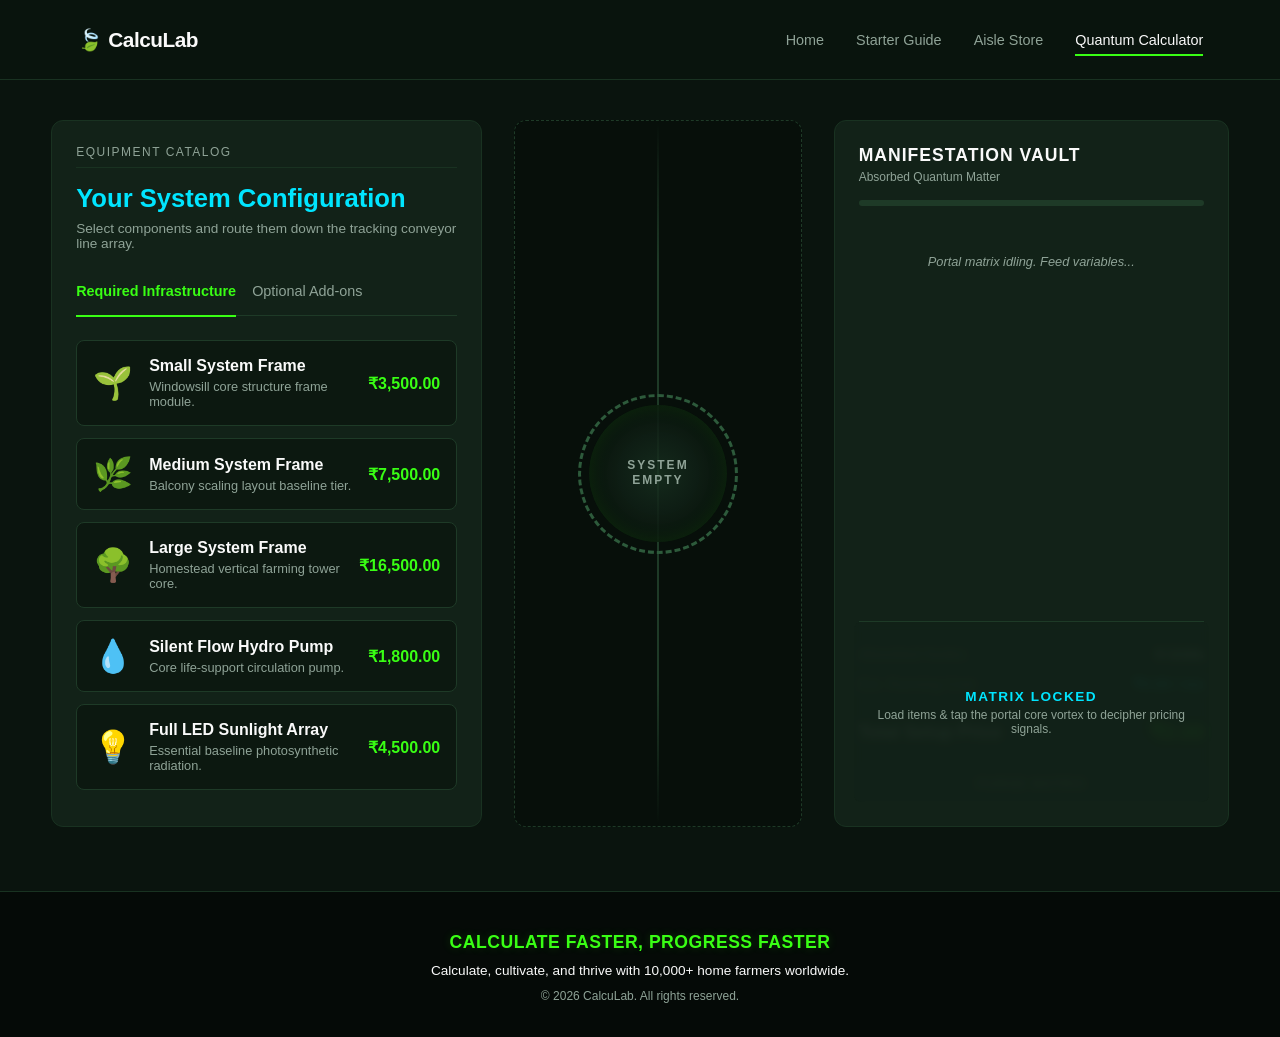
==== commit dc51b68a: "feat: add animated hover effect to global site logo icon" ====
--- a/calcu.html
+++ b/calcu.html
@@ -67,7 +67,7 @@
 <div id="blindingFlash"></div>
 
 <header>
-    <a href="index.html" class="logo">🍃 CalcuLab</a>
+    <a href="index.html" class="logo"><span class="logo-icon">🍃</span> CalcuLab</a>
     <nav>
         <a href="index.html">Home</a>
         <a href="guide.html">Starter Guide</a> 
--- a/style.css
+++ b/style.css
@@ -1133,4 +1133,21 @@
     .hero h1 { font-size: 2.2rem; }
     .review-card { width: 290px; padding: 1.5rem; }
     .testimonial-track { animation-duration: 25s; }
+}
+/* Universal Header Logo Pop-Up Effect */
+.logo {
+    display: inline-flex;
+    align-items: center;
+    gap: 6px;
+}
+
+.logo-icon {
+    display: inline-block;
+    will-change: transform;
+    transition: transform 0.3s cubic-bezier(0.34, 1.56, 0.64, 1);
+}
+
+/* When the logo is hovered, make the icon pop up, lift, and rotate slightly */
+.logo:hover .logo-icon {
+    transform: scale(1.3) translateY(-4px) rotate(8deg);
 }
